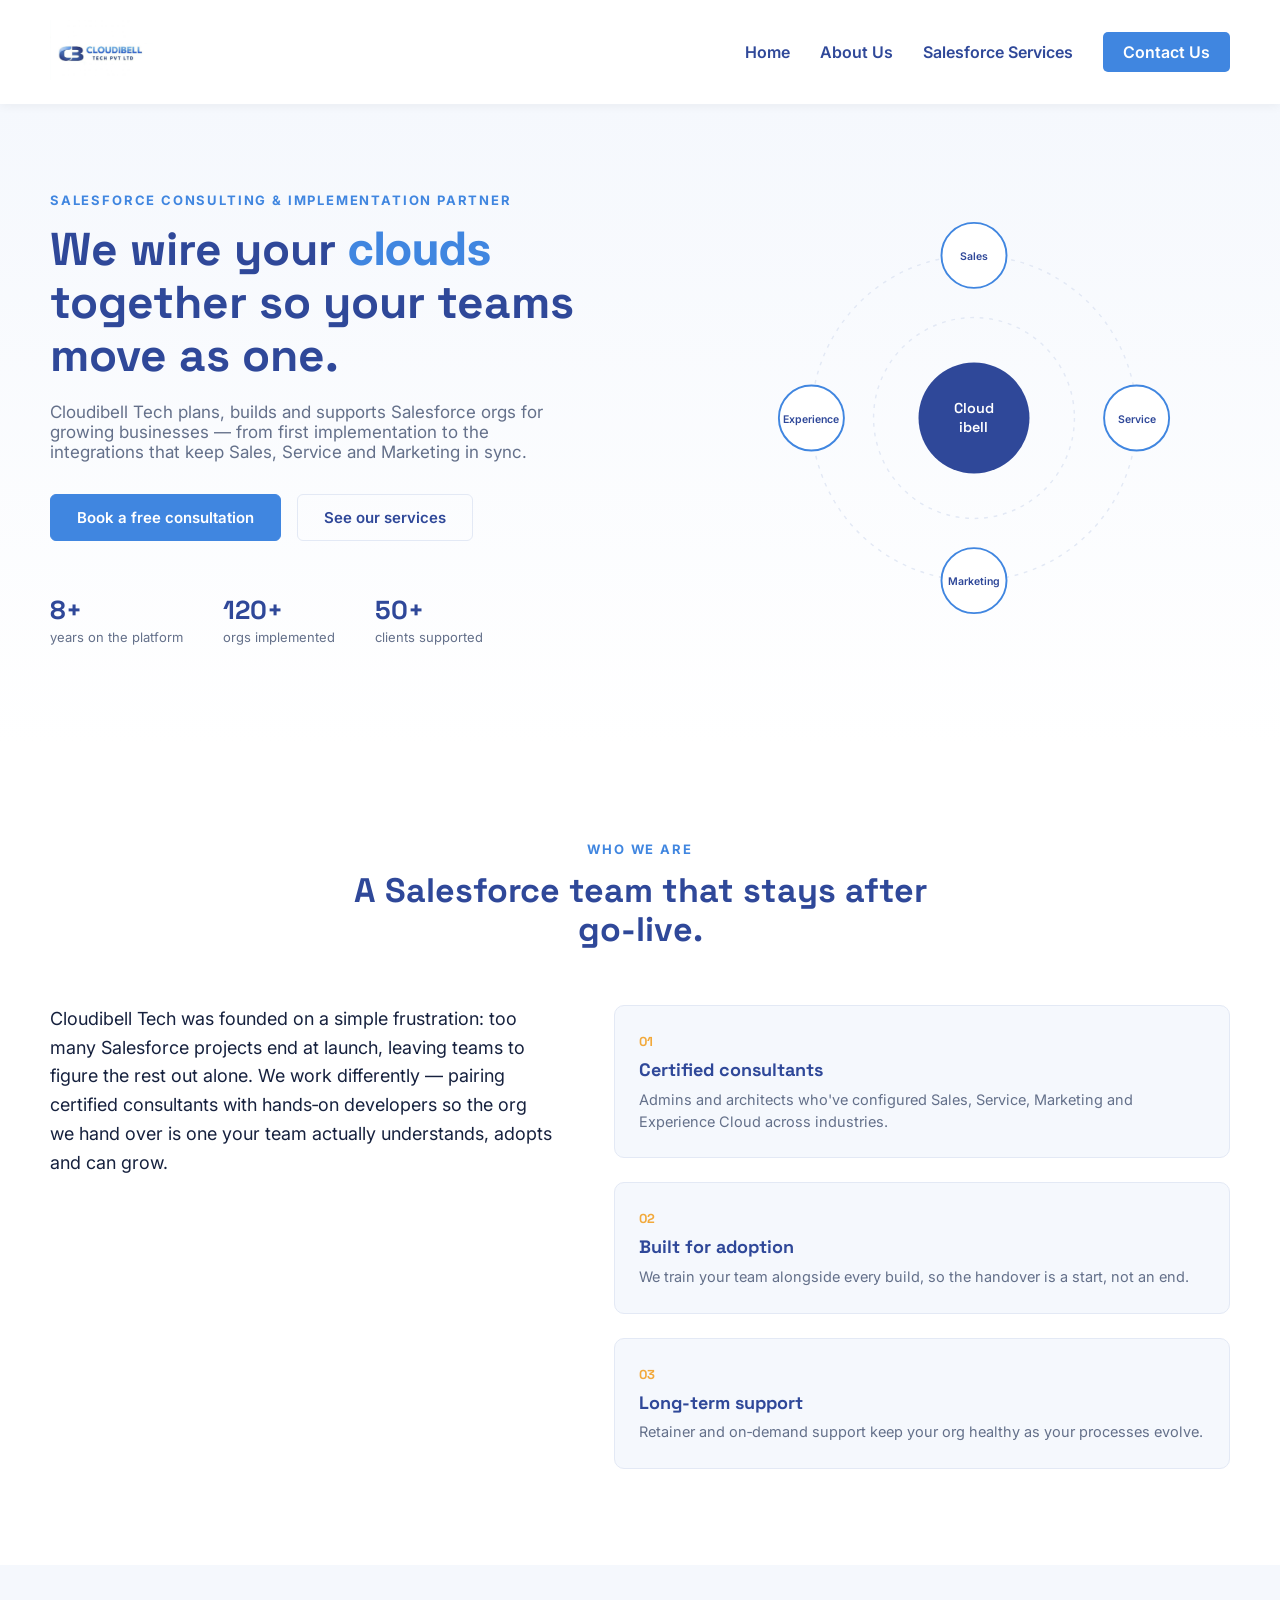
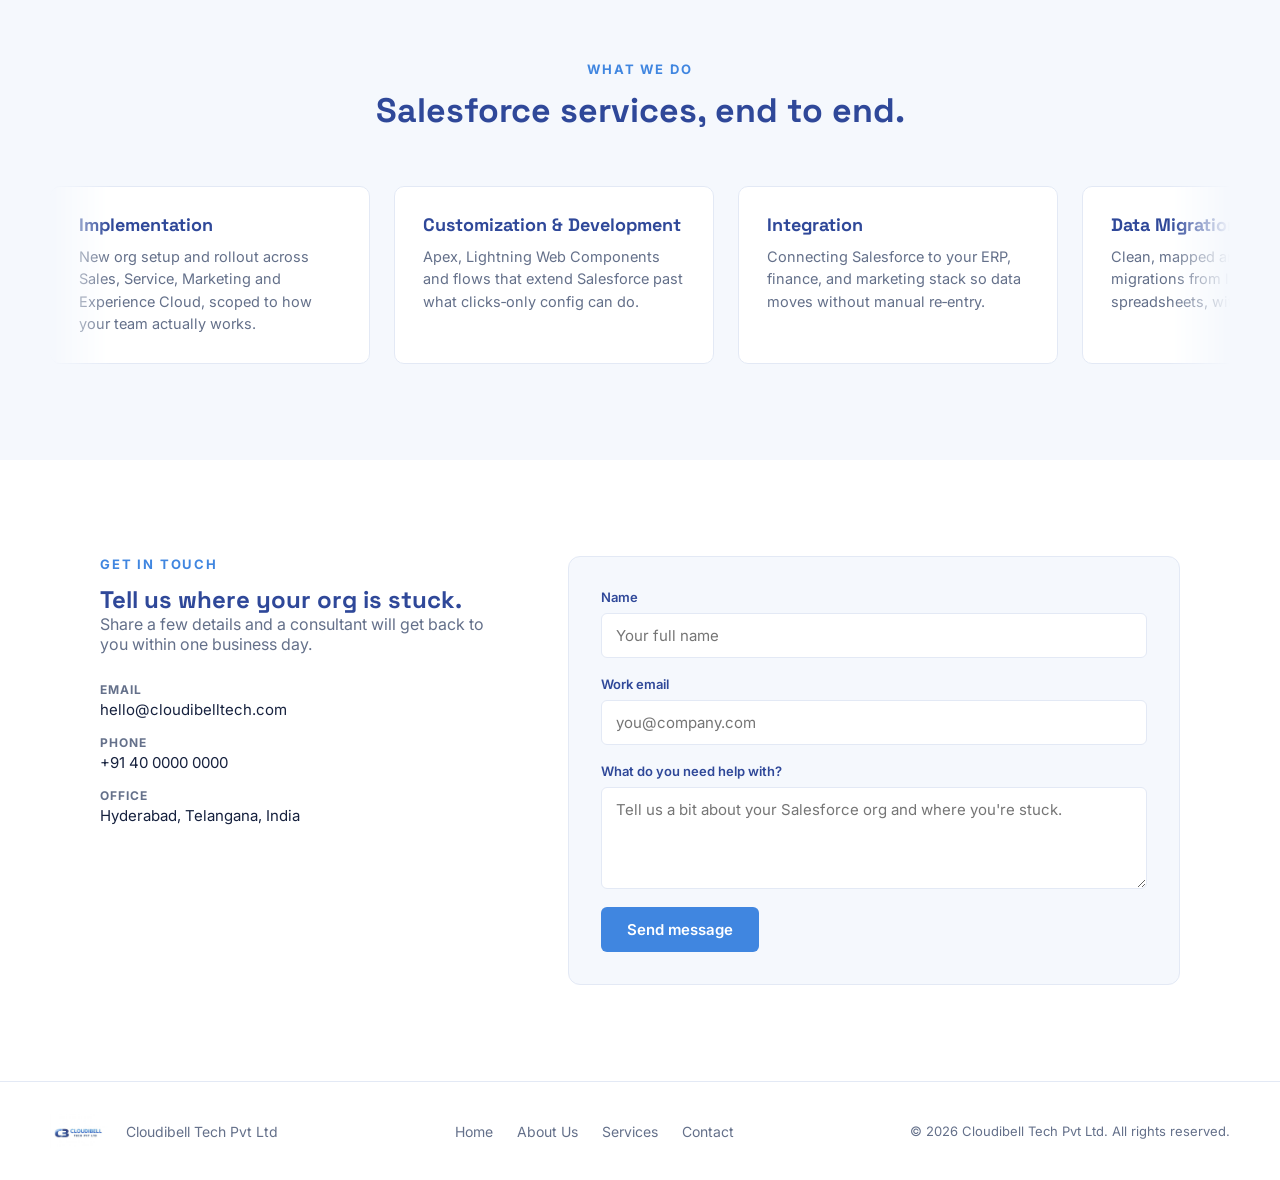
==== index.html @ 9f13c052 "Rename homepage to index" ====
<!DOCTYPE html>
<html lang="en">
<head>
    <meta charset="UTF-8">
    <meta name="viewport" content="width=device-width, initial-scale=1.0">
    <title>Cloudibell Tech Pvt Ltd | Salesforce Implementation & Consulting</title>
    <meta name="description" content="Cloudibell Tech is a certified Salesforce partner helping businesses implement, customize, integrate and support their Salesforce ecosystem.">
    <link rel="preconnect" href="https://fonts.googleapis.com">
    <link rel="preconnect" href="https://fonts.gstatic.com" crossorigin>
    <link href="https://fonts.googleapis.com/css2?family=Space+Grotesk:wght@500;600;700&family=Inter:wght@400;500;600;700&display=swap" rel="stylesheet">
    <link rel="stylesheet" href="homepage.css">
</head>
<body>

    <!-- Navigation Bar -->
    <header class="navbar">
        <div class="logo-container">
            <img src="assessts/cloudbelllogo.jpg" alt="Cloudibell Tech Logo" class="logo">
        </div>

        <nav>
            <ul class="nav-links">
                <li><a href="#home">Home</a></li>
                <li><a href="#about">About Us</a></li>
                <li><a href="#services">Salesforce Services</a></li>
                <li><a href="#contact" class="btn-primary">Contact Us</a></li>
            </ul>
        </nav>
    </header>

    <!-- Hero -->
    <section id="home" class="hero">
        <div class="hero-copy">
            <p class="eyebrow">Salesforce Consulting &amp; Implementation Partner</p>
            <h1>We wire your <span>clouds</span> together so your teams move as one.</h1>
            <p class="hero-sub">Cloudibell Tech plans, builds and supports Salesforce orgs for growing businesses —
                from first implementation to the integrations that keep Sales, Service and Marketing in sync.</p>
            <div class="hero-actions">
                <a href="#contact" class="btn btn-solid">Book a free consultation</a>
                <a href="#services" class="btn btn-outline">See our services</a>
            </div>
            <dl class="hero-stats">
                <div><dt>8+</dt><dd>years on the platform</dd></div>
                <div><dt>120+</dt><dd>orgs implemented</dd></div>
                <div><dt>50+</dt><dd>clients supported</dd></div>
            </dl>
        </div>

        <div class="hero-visual" aria-hidden="true">
            <svg viewBox="0 0 460 460" class="orbit-svg">
                <circle class="orbit-ring" cx="230" cy="230" r="170"/>
                <circle class="orbit-ring orbit-ring--inner" cx="230" cy="230" r="105"/>

                <g class="orbit-spin">
                    <g class="orbit-node" transform="translate(230,60)">
                        <circle r="34"/>
                        <text y="5">Sales</text>
                    </g>
                    <g class="orbit-node" transform="translate(400,230)">
                        <circle r="34"/>
                        <text y="5">Service</text>
                    </g>
                    <g class="orbit-node" transform="translate(230,400)">
                        <circle r="34"/>
                        <text y="5">Marketing</text>
                    </g>
                    <g class="orbit-node" transform="translate(60,230)">
                        <circle r="34"/>
                        <text y="5">Experience</text>
                    </g>
                </g>

                <g class="orbit-core">
                    <circle r="58" cx="230" cy="230"/>
                    <text x="230" y="225">Cloud</text>
                    <text x="230" y="245">ibell</text>
                </g>
            </svg>
        </div>
    </section>

    <!-- About -->
    <section id="about" class="about">
        <div class="section-head">
            <p class="eyebrow">Who we are</p>
            <h2>A Salesforce team that stays after go‑live.</h2>
        </div>

        <div class="about-grid">
            <p class="about-lede">Cloudibell Tech was founded on a simple frustration: too many Salesforce
                projects end at launch, leaving teams to figure the rest out alone. We work differently —
                pairing certified consultants with hands‑on developers so the org we hand over is one your
                team actually understands, adopts and can grow.</p>

            <div class="about-cards">
                <div class="about-card">
                    <span class="about-card-mark">01</span>
                    <h3>Certified consultants</h3>
                    <p>Admins and architects who've configured Sales, Service, Marketing and Experience Cloud across industries.</p>
                </div>
                <div class="about-card">
                    <span class="about-card-mark">02</span>
                    <h3>Built for adoption</h3>
                    <p>We train your team alongside every build, so the handover is a start, not an end.</p>
                </div>
                <div class="about-card">
                    <span class="about-card-mark">03</span>
                    <h3>Long‑term support</h3>
                    <p>Retainer and on‑demand support keep your org healthy as your processes evolve.</p>
                </div>
            </div>
        </div>
    </section>

    <!-- Services -->
    <section id="services" class="services">
        <div class="section-head">
            <p class="eyebrow">What we do</p>
            <h2>Salesforce services, end to end.</h2>
        </div>

        <div class="services-marquee">
            <div class="services-track">
                <article class="service-card">
                    <h3>Implementation</h3>
                    <p>New org setup and rollout across Sales, Service, Marketing and Experience Cloud, scoped to how your team actually works.</p>
                </article>
                <article class="service-card">
                    <h3>Customization &amp; Development</h3>
                    <p>Apex, Lightning Web Components and flows that extend Salesforce past what clicks‑only config can do.</p>
                </article>
                <article class="service-card">
                    <h3>Integration</h3>
                    <p>Connecting Salesforce to your ERP, finance, and marketing stack so data moves without manual re‑entry.</p>
                </article>
                <article class="service-card">
                    <h3>Data Migration</h3>
                    <p>Clean, mapped and de‑duplicated migrations from legacy CRMs or spreadsheets, with audit trails intact.</p>
                </article>
                <article class="service-card">
                    <h3>Managed Support</h3>
                    <p>Ongoing admin support, monitoring and release management so your org stays reliable release after release.</p>
                </article>
                <article class="service-card">
                    <h3>Training &amp; Enablement</h3>
                    <p>Role‑based training that gets your team confident in the org, not just clicking where they're told.</p>
                </article>

                <!-- duplicate set for a seamless loop, hidden from assistive tech -->
                <article class="service-card" aria-hidden="true">
                    <h3>Implementation</h3>
                    <p>New org setup and rollout across Sales, Service, Marketing and Experience Cloud, scoped to how your team actually works.</p>
                </article>
                <article class="service-card" aria-hidden="true">
                    <h3>Customization &amp; Development</h3>
                    <p>Apex, Lightning Web Components and flows that extend Salesforce past what clicks‑only config can do.</p>
                </article>
                <article class="service-card" aria-hidden="true">
                    <h3>Integration</h3>
                    <p>Connecting Salesforce to your ERP, finance, and marketing stack so data moves without manual re‑entry.</p>
                </article>
                <article class="service-card" aria-hidden="true">
                    <h3>Data Migration</h3>
                    <p>Clean, mapped and de‑duplicated migrations from legacy CRMs or spreadsheets, with audit trails intact.</p>
                </article>
                <article class="service-card" aria-hidden="true">
                    <h3>Managed Support</h3>
                    <p>Ongoing admin support, monitoring and release management so your org stays reliable release after release.</p>
                </article>
                <article class="service-card" aria-hidden="true">
                    <h3>Training &amp; Enablement</h3>
                    <p>Role‑based training that gets your team confident in the org, not just clicking where they're told.</p>
                </article>
            </div>
        </div>
    </section>

    <!-- Contact -->
    <section id="contact" class="contact">
        <div class="contact-info">
            <p class="eyebrow">Get in touch</p>
            <h2>Tell us where your org is stuck.</h2>
            <p class="contact-sub">Share a few details and a consultant will get back to you within one business day.</p>

            <ul class="contact-details">
                <li><span>Email</span>hello@cloudibelltech.com</li>
                <li><span>Phone</span>+91 40 0000 0000</li>
                <li><span>Office</span>Hyderabad, Telangana, India</li>
            </ul>
        </div>

        <form class="contact-form">
            <label>
                Name
                <input type="text" name="name" placeholder="Your full name" required>
            </label>
            <label>
                Work email
                <input type="email" name="email" placeholder="you@company.com" required>
            </label>
            <label>
                What do you need help with?
                <textarea name="message" rows="4" placeholder="Tell us a bit about your Salesforce org and where you're stuck."></textarea>
            </label>
            <button type="submit" class="btn btn-solid">Send message</button>
        </form>
    </section>

    <!-- Footer -->
    <footer class="site-footer">
        <div class="footer-brand">
            <img src="assessts/cloudbelllogo.jpg" alt="Cloudibell Tech Logo" class="logo logo--footer">
            <p>Cloudibell Tech Pvt Ltd</p>
        </div>
        <ul class="footer-links">
            <li><a href="#home">Home</a></li>
            <li><a href="#about">About Us</a></li>
            <li><a href="#services">Services</a></li>
            <li><a href="#contact">Contact</a></li>
        </ul>
        <p class="footer-copy">&copy; 2026 Cloudibell Tech Pvt Ltd. All rights reserved.</p>
    </footer>

</body>
</html>
---- homepage.css ----
/* =========================================================
   Cloudibell Tech — Design tokens
   ========================================================= */
:root {
    --navy: #2F4899;      /* primary / headings */
    --sky: #4086E0;       /* accent / CTAs */
    --ink: #16213E;       /* body text */
    --slate: #64708A;     /* secondary text */
    --cloud: #F5F8FD;     /* alt section background */
    --gold: #F2A93B;      /* sparing warm accent (the "bell") */
    --line: #E3E9F5;      /* hairlines / borders */

    --font-display: 'Space Grotesk', 'Segoe UI', Roboto, Helvetica, Arial, sans-serif;
    --font-body: 'Inter', 'Segoe UI', Roboto, Helvetica, Arial, sans-serif;
}

/* --- Global Styles --- */
* {
    margin: 0;
    padding: 0;
    box-sizing: border-box;
    font-family: var(--font-body);
}

html {
    scroll-behavior: smooth;
}

body {
    background-color: #FFFFFF;
    color: var(--ink);
}

h1, h2, h3 {
    font-family: var(--font-display);
    color: var(--navy);
    line-height: 1.15;
}

a {
    color: inherit;
}

section {
    padding: 96px 50px;
}

.eyebrow {
    font-family: var(--font-body);
    font-size: 13px;
    font-weight: 700;
    letter-spacing: 0.14em;
    text-transform: uppercase;
    color: var(--sky);
    margin-bottom: 14px;
}

.section-head {
    max-width: 640px;
    margin: 0 auto 56px;
    text-align: center;
}

.section-head h2 {
    font-size: 34px;
}

/* --- Buttons --- */
.btn {
    display: inline-flex;
    align-items: center;
    justify-content: center;
    padding: 13px 26px;
    border-radius: 6px;
    font-weight: 600;
    font-size: 15px;
    text-decoration: none;
    transition: background-color 0.3s ease, color 0.3s ease, border-color 0.3s ease, transform 0.2s ease;
}

.btn-solid {
    background-color: var(--sky);
    color: #FFFFFF;
    border: 1px solid var(--sky);
}

.btn-solid:hover {
    background-color: var(--navy);
    border-color: var(--navy);
    transform: translateY(-1px);
}

.btn-outline {
    background-color: transparent;
    color: var(--navy);
    border: 1px solid var(--line);
}

.btn-outline:hover {
    border-color: var(--navy);
    transform: translateY(-1px);
}

/* --- Navigation Bar --- */
.navbar {
    display: flex;
    justify-content: space-between;
    align-items: center;
    padding: 20px 50px;
    background-color: #FFFFFF;
    box-shadow: 0 2px 10px rgba(0, 0, 0, 0.05); /* Soft shadow for depth */
    position: sticky;
    top: 0;
    z-index: 20;
}

.logo {
    height: 60px; /* Adjust based on your preference */
    width: auto;
}

.nav-links {
    list-style: none;
    display: flex;
    align-items: center;
    gap: 30px;
}

.nav-links li a {
    text-decoration: none;
    color: #2F4899; /* Deep Navy Blue from logo */
    font-weight: 600;
    font-size: 16px;
    transition: color 0.3s ease;
}

.nav-links li a:hover {
    color: #4086E0; /* Vibrant Sky Blue on hover */
}

/* --- Call to Action Button --- */
.nav-links li a.btn-primary {
    background-color: #4086E0; /* Vibrant Sky Blue */
    color: #FFFFFF;
    padding: 10px 20px;
    border-radius: 5px;
    transition: background-color 0.3s ease;
}

.nav-links li a.btn-primary:hover {
    background-color: #2F4899; /* Deep Navy Blue on hover */
    color: #FFFFFF;
}

/* =========================================================
   Hero
   ========================================================= */
.hero {
    display: grid;
    grid-template-columns: 1.1fr 0.9fr;
    align-items: center;
    gap: 40px;
    padding: 88px 50px 100px;
    background: linear-gradient(180deg, var(--cloud) 0%, #FFFFFF 100%);
}

.hero-copy h1 {
    font-size: 46px;
    max-width: 620px;
    margin-bottom: 20px;
}

.hero-copy h1 span {
    color: var(--sky);
}

.hero-sub {
    color: var(--slate);
    font-size: 17px;
    max-width: 520px;
    margin-bottom: 32px;
}

.hero-actions {
    display: flex;
    gap: 16px;
    margin-bottom: 52px;
}

.hero-stats {
    display: flex;
    gap: 40px;
}

.hero-stats dt {
    font-family: var(--font-display);
    font-size: 26px;
    font-weight: 700;
    color: var(--navy);
}

.hero-stats dd {
    font-size: 13px;
    color: var(--slate);
    margin-top: 2px;
}

/* --- Orbit signature graphic --- */
.hero-visual {
    display: flex;
    justify-content: center;
}

.orbit-svg {
    width: 100%;
    max-width: 440px;
    height: auto;
}

.orbit-ring {
    fill: none;
    stroke: var(--line);
    stroke-width: 1.5;
    stroke-dasharray: 4 6;
}

.orbit-ring--inner {
    stroke: var(--line);
}

.orbit-spin {
    transform-origin: 230px 230px;
    animation: orbit-rotate 40s linear infinite;
}

.orbit-node circle {
    fill: #FFFFFF;
    stroke: var(--sky);
    stroke-width: 2;
}

.orbit-node text {
    font-family: var(--font-body);
    font-size: 11px;
    font-weight: 600;
    fill: var(--navy);
    text-anchor: middle;
    /* keep labels upright while the group orbits */
    animation: orbit-counter-rotate 40s linear infinite;
    transform-box: fill-box;
    transform-origin: center;
}

.orbit-core circle {
    fill: var(--navy);
}

.orbit-core text {
    font-family: var(--font-display);
    font-size: 15px;
    font-weight: 600;
    fill: #FFFFFF;
    text-anchor: middle;
}

@keyframes orbit-rotate {
    from { transform: rotate(0deg); }
    to { transform: rotate(360deg); }
}

@keyframes orbit-counter-rotate {
    from { transform: rotate(0deg); }
    to { transform: rotate(-360deg); }
}

@media (prefers-reduced-motion: reduce) {
    .orbit-spin,
    .orbit-node text {
        animation: none;
    }
}

/* =========================================================
   About
   ========================================================= */
.about-grid {
    display: grid;
    grid-template-columns: 0.9fr 1.1fr;
    gap: 60px;
    align-items: start;
    max-width: 1180px;
    margin: 0 auto;
}

.about-lede {
    font-size: 18px;
    color: var(--ink);
    line-height: 1.6;
}

.about-cards {
    display: grid;
    gap: 24px;
}

.about-card {
    padding: 24px;
    border: 1px solid var(--line);
    border-radius: 10px;
    background-color: var(--cloud);
}

.about-card-mark {
    display: inline-block;
    font-family: var(--font-display);
    font-size: 13px;
    font-weight: 700;
    color: var(--gold);
    margin-bottom: 10px;
}

.about-card h3 {
    font-size: 18px;
    margin-bottom: 8px;
}

.about-card p {
    color: var(--slate);
    font-size: 14.5px;
    line-height: 1.55;
}

/* =========================================================
   Services
   ========================================================= */
.services {
    background-color: var(--cloud);
}

.services-marquee {
    overflow: hidden;
    width: 100%;
    /* fade the edges so cards don't feel like they're cut off mid-scroll */
    -webkit-mask-image: linear-gradient(90deg, transparent 0, #000 60px, #000 calc(100% - 60px), transparent 100%);
    mask-image: linear-gradient(90deg, transparent 0, #000 60px, #000 calc(100% - 60px), transparent 100%);
}

.services-track {
    display: flex;
    gap: 24px;
    width: max-content;
    animation: services-scroll 32s linear infinite;
}

.services-marquee:hover .services-track {
    animation-play-state: paused;
}

.service-card {
    flex: 0 0 320px;
    background-color: #FFFFFF;
    border: 1px solid var(--line);
    border-radius: 10px;
    padding: 28px;
    transition: border-color 0.25s ease, transform 0.25s ease;
}

.service-card:hover {
    border-color: var(--sky);
    transform: translateY(-3px);
}

.service-card h3 {
    font-size: 18px;
    margin-bottom: 10px;
}

.service-card p {
    color: var(--slate);
    font-size: 14.5px;
    line-height: 1.55;
}

@keyframes services-scroll {
    /* the track holds two identical sets of cards, so starting shifted by
       exactly one set's width and animating to 0 loops seamlessly while
       the cards visibly travel left to right */
    from { transform: translateX(calc(-50% - 12px)); }
    to { transform: translateX(0); }
}

@media (prefers-reduced-motion: reduce) {
    .services-track {
        animation: none;
        flex-wrap: wrap;
        width: 100%;
    }

    .services-marquee {
        -webkit-mask-image: none;
        mask-image: none;
    }
}

/* =========================================================
   Contact
   ========================================================= */
.contact {
    display: grid;
    grid-template-columns: 0.8fr 1.2fr;
    gap: 60px;
    max-width: 1180px;
    margin: 0 auto;
}

.contact-sub {
    color: var(--slate);
    margin-bottom: 28px;
    max-width: 400px;
}

.contact-details {
    list-style: none;
    display: grid;
    gap: 16px;
}

.contact-details li {
    font-size: 15px;
    color: var(--ink);
}

.contact-details li span {
    display: block;
    font-size: 12px;
    font-weight: 700;
    letter-spacing: 0.08em;
    text-transform: uppercase;
    color: var(--slate);
    margin-bottom: 3px;
}

.contact-form {
    display: grid;
    gap: 18px;
    padding: 32px;
    border: 1px solid var(--line);
    border-radius: 12px;
    background-color: var(--cloud);
}

.contact-form label {
    display: grid;
    gap: 8px;
    font-size: 13px;
    font-weight: 600;
    color: var(--navy);
}

.contact-form input,
.contact-form textarea {
    font-family: var(--font-body);
    font-size: 15px;
    padding: 12px 14px;
    border: 1px solid var(--line);
    border-radius: 6px;
    background-color: #FFFFFF;
    color: var(--ink);
    resize: vertical;
}

.contact-form input:focus,
.contact-form textarea:focus {
    outline: 2px solid var(--sky);
    outline-offset: 1px;
    border-color: var(--sky);
}

.contact-form button {
    justify-self: start;
    border: none;
    cursor: pointer;
}

/* =========================================================
   Footer
   ========================================================= */
.site-footer {
    display: flex;
    align-items: center;
    justify-content: space-between;
    flex-wrap: wrap;
    gap: 20px;
    padding: 32px 50px;
    border-top: 1px solid var(--line);
}

.footer-brand {
    display: flex;
    align-items: center;
    gap: 12px;
    color: var(--slate);
    font-size: 14px;
}

.logo--footer {
    height: 34px;
}

.footer-links {
    list-style: none;
    display: flex;
    gap: 24px;
}

.footer-links a {
    text-decoration: none;
    color: var(--slate);
    font-size: 14px;
    transition: color 0.25s ease;
}

.footer-links a:hover {
    color: var(--sky);
}

.footer-copy {
    color: var(--slate);
    font-size: 13px;
}

/* =========================================================
   Responsive
   ========================================================= */
@media (max-width: 960px) {
    .hero {
        grid-template-columns: 1fr;
        text-align: center;
        padding: 56px 24px 72px;
    }

    .hero-copy h1,
    .hero-sub {
        margin-left: auto;
        margin-right: auto;
    }

    .hero-actions,
    .hero-stats {
        justify-content: center;
    }

    .about-grid,
    .contact {
        grid-template-columns: 1fr;
    }

    .services-grid {
        grid-template-columns: repeat(2, 1fr);
    }

    section {
        padding: 64px 24px;
    }
}

@media (max-width: 640px) {
    .navbar {
        padding: 16px 20px;
        flex-wrap: wrap;
        gap: 12px;
    }

    .nav-links {
        gap: 16px;
        flex-wrap: wrap;
        justify-content: center;
    }

    .hero-copy h1 {
        font-size: 32px;
    }

    .hero-actions {
        flex-direction: column;
        width: 100%;
    }

    .hero-stats {
        gap: 24px;
        flex-wrap: wrap;
    }

    .services-grid {
        grid-template-columns: 1fr;
    }

    .site-footer {
        flex-direction: column;
        text-align: center;
    }
}
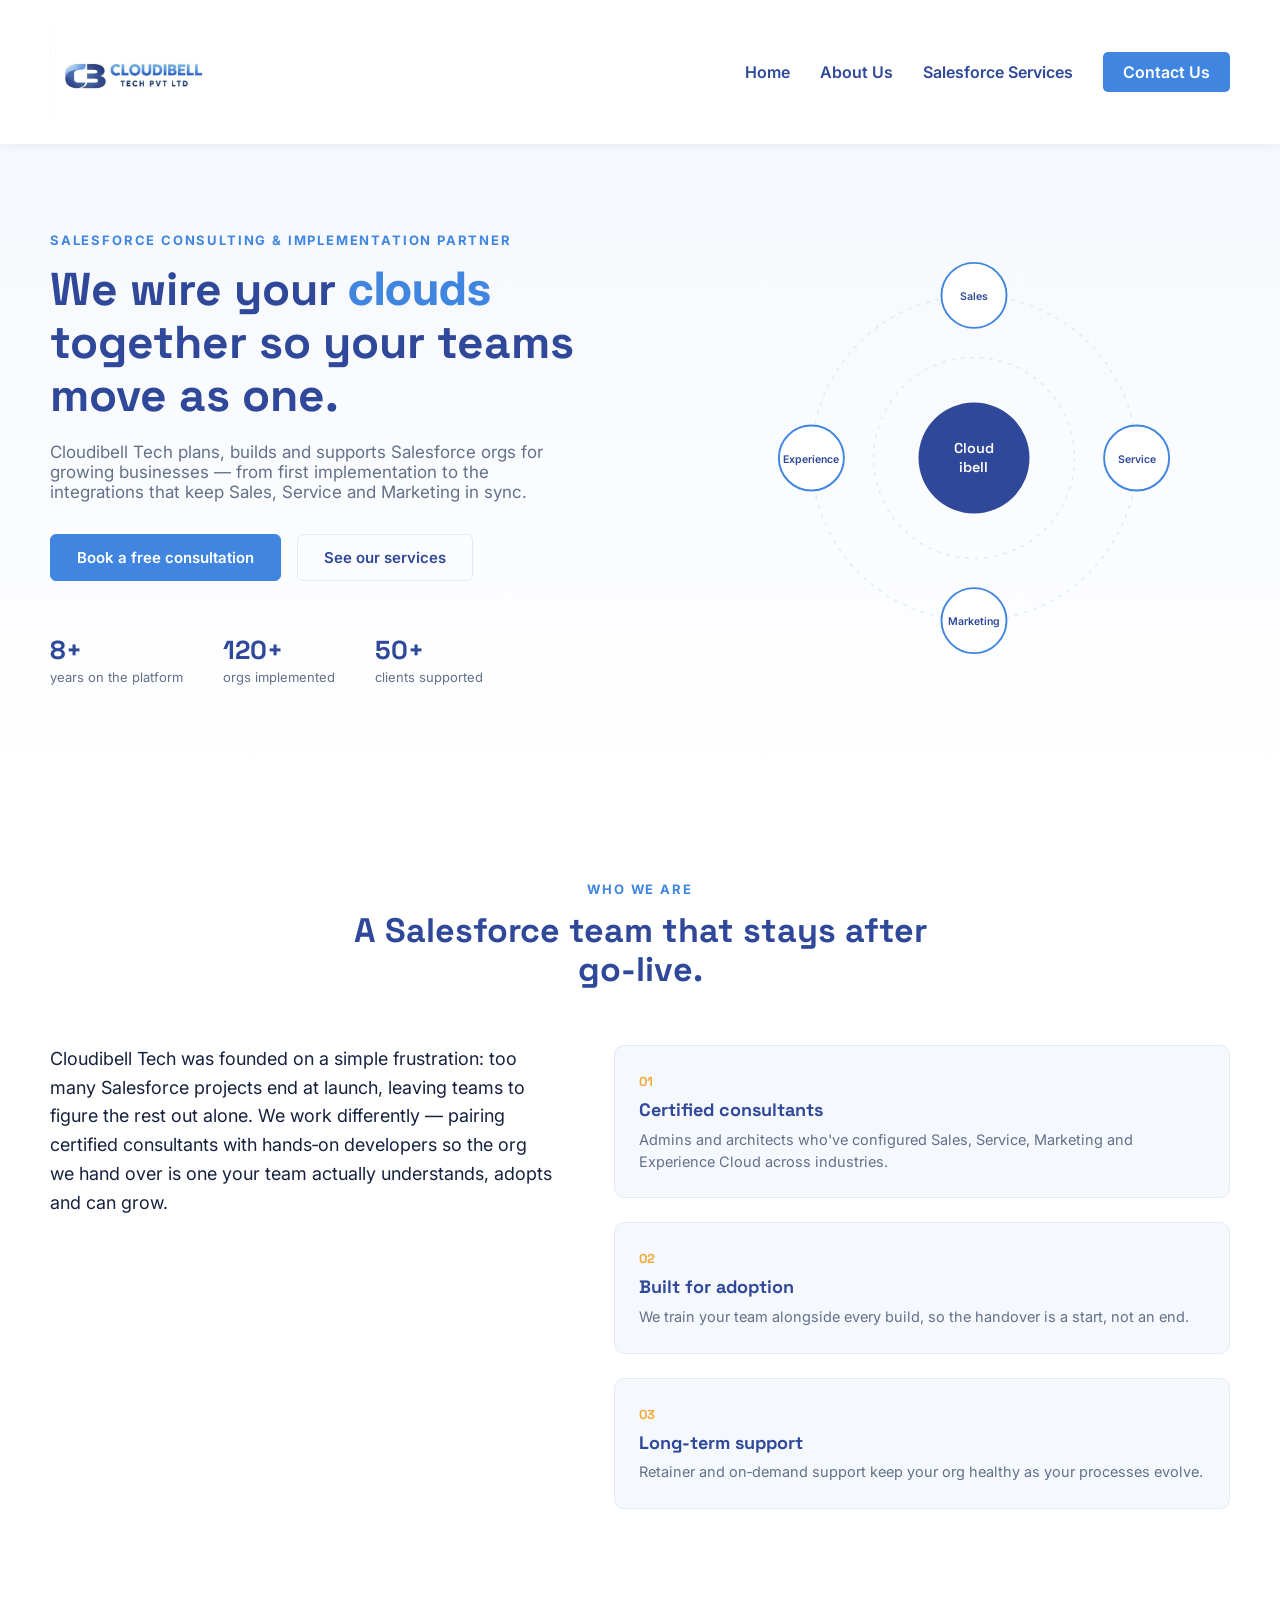
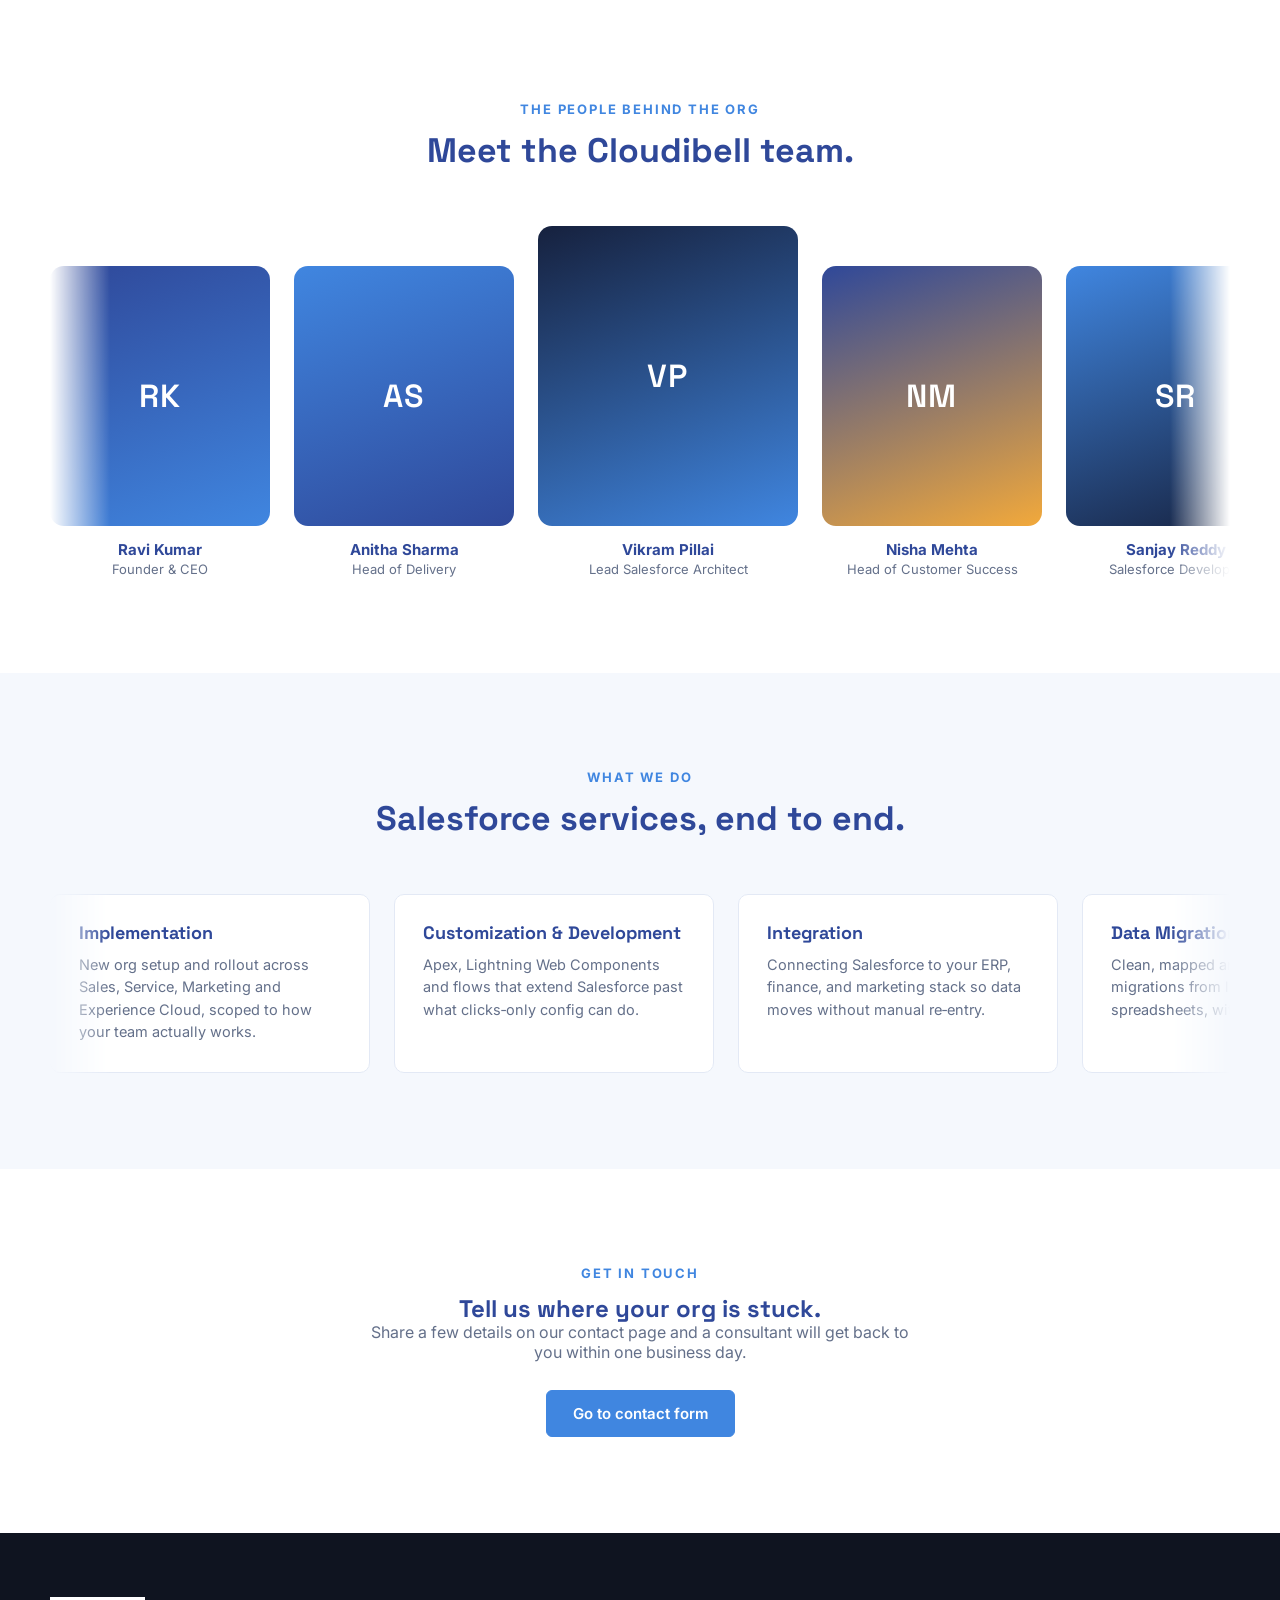
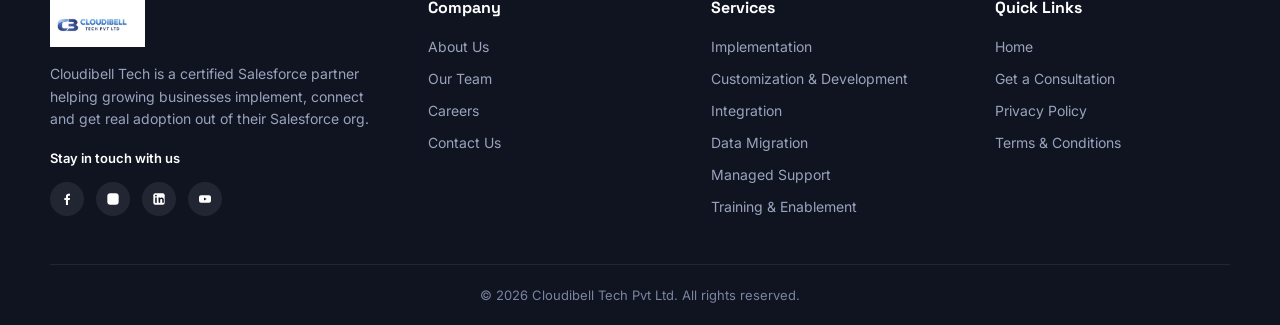
==== commit 759eb895: "update homepage and add contact page" ====
--- a/index.html
+++ b/index.html
@@ -23,7 +23,7 @@
                 <li><a href="#home">Home</a></li>
                 <li><a href="#about">About Us</a></li>
                 <li><a href="#services">Salesforce Services</a></li>
-                <li><a href="#contact" class="btn-primary">Contact Us</a></li>
+                <li><a href="contact.html" class="btn-primary">Contact Us</a></li>
             </ul>
         </nav>
     </header>
@@ -36,7 +36,7 @@
             <p class="hero-sub">Cloudibell Tech plans, builds and supports Salesforce orgs for growing businesses —
                 from first implementation to the integrations that keep Sales, Service and Marketing in sync.</p>
             <div class="hero-actions">
-                <a href="#contact" class="btn btn-solid">Book a free consultation</a>
+                <a href="contact.html" class="btn btn-solid">Book a free consultation</a>
                 <a href="#services" class="btn btn-outline">See our services</a>
             </div>
             <dl class="hero-stats">
@@ -112,6 +112,91 @@
         </div>
     </section>
 
+    <!-- Team -->
+    <section id="team" class="team">
+        <div class="section-head">
+            <p class="eyebrow">The people behind the org</p>
+            <h2>Meet the Cloudibell team.</h2>
+        </div>
+
+        <div class="team-marquee">
+            <div class="team-track">
+                <div class="team-card">
+                    <div class="team-photo" style="--avatar-a:#2F4899; --avatar-b:#4086E0;">RK</div>
+                    <div class="team-caption">
+                        <p class="team-name">Ravi Kumar</p>
+                        <p class="team-role">Founder &amp; CEO</p>
+                    </div>
+                </div>
+                <div class="team-card">
+                    <div class="team-photo" style="--avatar-a:#4086E0; --avatar-b:#2F4899;">AS</div>
+                    <div class="team-caption">
+                        <p class="team-name">Anitha Sharma</p>
+                        <p class="team-role">Head of Delivery</p>
+                    </div>
+                </div>
+                <div class="team-card team-card--lead">
+                    <div class="team-photo" style="--avatar-a:#16213E; --avatar-b:#4086E0;">VP</div>
+                    <div class="team-caption">
+                        <p class="team-name">Vikram Pillai</p>
+                        <p class="team-role">Lead Salesforce Architect</p>
+                    </div>
+                </div>
+                <div class="team-card">
+                    <div class="team-photo" style="--avatar-a:#2F4899; --avatar-b:#F2A93B;">NM</div>
+                    <div class="team-caption">
+                        <p class="team-name">Nisha Mehta</p>
+                        <p class="team-role">Head of Customer Success</p>
+                    </div>
+                </div>
+                <div class="team-card">
+                    <div class="team-photo" style="--avatar-a:#4086E0; --avatar-b:#16213E;">SR</div>
+                    <div class="team-caption">
+                        <p class="team-name">Sanjay Reddy</p>
+                        <p class="team-role">Salesforce Developer</p>
+                    </div>
+                </div>
+
+                <!-- duplicate set for a seamless loop, hidden from assistive tech -->
+                <div class="team-card" aria-hidden="true">
+                    <div class="team-photo" style="--avatar-a:#2F4899; --avatar-b:#4086E0;">RK</div>
+                    <div class="team-caption">
+                        <p class="team-name">Ravi Kumar</p>
+                        <p class="team-role">Founder &amp; CEO</p>
+                    </div>
+                </div>
+                <div class="team-card" aria-hidden="true">
+                    <div class="team-photo" style="--avatar-a:#4086E0; --avatar-b:#2F4899;">AS</div>
+                    <div class="team-caption">
+                        <p class="team-name">Anitha Sharma</p>
+                        <p class="team-role">Head of Delivery</p>
+                    </div>
+                </div>
+                <div class="team-card team-card--lead" aria-hidden="true">
+                    <div class="team-photo" style="--avatar-a:#16213E; --avatar-b:#4086E0;">VP</div>
+                    <div class="team-caption">
+                        <p class="team-name">Vikram Pillai</p>
+                        <p class="team-role">Lead Salesforce Architect</p>
+                    </div>
+                </div>
+                <div class="team-card" aria-hidden="true">
+                    <div class="team-photo" style="--avatar-a:#2F4899; --avatar-b:#F2A93B;">NM</div>
+                    <div class="team-caption">
+                        <p class="team-name">Nisha Mehta</p>
+                        <p class="team-role">Head of Customer Success</p>
+                    </div>
+                </div>
+                <div class="team-card" aria-hidden="true">
+                    <div class="team-photo" style="--avatar-a:#4086E0; --avatar-b:#16213E;">SR</div>
+                    <div class="team-caption">
+                        <p class="team-name">Sanjay Reddy</p>
+                        <p class="team-role">Salesforce Developer</p>
+                    </div>
+                </div>
+            </div>
+        </div>
+    </section>
+
     <!-- Services -->
     <section id="services" class="services">
         <div class="section-head">
@@ -175,50 +260,74 @@
         </div>
     </section>
 
-    <!-- Contact -->
-    <section id="contact" class="contact">
-        <div class="contact-info">
-            <p class="eyebrow">Get in touch</p>
-            <h2>Tell us where your org is stuck.</h2>
-            <p class="contact-sub">Share a few details and a consultant will get back to you within one business day.</p>
-
-            <ul class="contact-details">
-                <li><span>Email</span>hello@cloudibelltech.com</li>
-                <li><span>Phone</span>+91 40 0000 0000</li>
-                <li><span>Office</span>Hyderabad, Telangana, India</li>
-            </ul>
-        </div>
-
-        <form class="contact-form">
-            <label>
-                Name
-                <input type="text" name="name" placeholder="Your full name" required>
-            </label>
-            <label>
-                Work email
-                <input type="email" name="email" placeholder="you@company.com" required>
-            </label>
-            <label>
-                What do you need help with?
-                <textarea name="message" rows="4" placeholder="Tell us a bit about your Salesforce org and where you're stuck."></textarea>
-            </label>
-            <button type="submit" class="btn btn-solid">Send message</button>
-        </form>
+    <!-- Contact CTA -->
+    <section id="contact" class="contact-band">
+        <p class="eyebrow">Get in touch</p>
+        <h2>Tell us where your org is stuck.</h2>
+        <p class="contact-band-sub">Share a few details on our contact page and a consultant will get back to you within one business day.</p>
+        <a href="contact.html" class="btn btn-solid">Go to contact form</a>
     </section>
 
     <!-- Footer -->
     <footer class="site-footer">
-        <div class="footer-brand">
-            <img src="assessts/cloudbelllogo.jpg" alt="Cloudibell Tech Logo" class="logo logo--footer">
-            <p>Cloudibell Tech Pvt Ltd</p>
-        </div>
-        <ul class="footer-links">
-            <li><a href="#home">Home</a></li>
-            <li><a href="#about">About Us</a></li>
-            <li><a href="#services">Services</a></li>
-            <li><a href="#contact">Contact</a></li>
-        </ul>
-        <p class="footer-copy">&copy; 2026 Cloudibell Tech Pvt Ltd. All rights reserved.</p>
+        <div class="footer-top">
+            <div class="footer-brand">
+                <img src="assessts/cloudbelllogo.jpg" alt="Cloudibell Tech Logo" class="logo logo--footer">
+                <p class="footer-tagline">Cloudibell Tech is a certified Salesforce partner helping growing
+                    businesses implement, connect and get real adoption out of their Salesforce org.</p>
+                <p class="footer-stay">Stay in touch with us</p>
+                <div class="footer-social">
+                    <a href="#" aria-label="Facebook">
+                        <svg viewBox="0 0 24 24"><path d="M13.5 21v-7.5h2.5l.5-3h-3V8.5c0-.9.25-1.5 1.55-1.5H16.5V4.3c-.28-.04-1.2-.12-2.28-.12-2.26 0-3.8 1.38-3.8 3.9V10.5H8v3h2.42V21h3.08z"/></svg>
+                    </a>
+                    <a href="#" aria-label="Instagram">
+                        <svg viewBox="0 0 24 24"><rect x="3.5" y="3.5" width="17" height="17" rx="4.5"/><circle cx="12" cy="12" r="3.6" fill="none" stroke="currentColor" stroke-width="1.4"/><circle cx="17.1" cy="6.9" r="1.1"/></svg>
+                    </a>
+                    <a href="#" aria-label="LinkedIn">
+                        <svg viewBox="0 0 24 24"><rect x="3.5" y="3.5" width="17" height="17" rx="3"/><rect x="6.3" y="9.8" width="2.3" height="8" fill="#0F1420"/><circle cx="7.45" cy="6.9" r="1.35" fill="#0F1420"/><path d="M11.2 9.8h2.2v1.2c.5-.8 1.4-1.4 2.7-1.4 2 0 3.1 1.3 3.1 3.7v4.5h-2.3v-4c0-1.1-.4-1.9-1.5-1.9-1 0-1.6.7-1.6 1.9v4h-2.3z" fill="#0F1420"/></svg>
+                    </a>
+                    <a href="#" aria-label="YouTube">
+                        <svg viewBox="0 0 24 24"><rect x="3" y="6.5" width="18" height="11" rx="3"/><path d="M10.5 9.8v4.4l4-2.2z" fill="#0F1420"/></svg>
+                    </a>
+                </div>
+            </div>
+
+            <div class="footer-col">
+                <h4>Company</h4>
+                <ul>
+                    <li><a href="#about">About Us</a></li>
+                    <li><a href="#team">Our Team</a></li>
+                    <li><a href="contact.html">Careers</a></li>
+                    <li><a href="contact.html">Contact Us</a></li>
+                </ul>
+            </div>
+
+            <div class="footer-col">
+                <h4>Services</h4>
+                <ul>
+                    <li><a href="#services">Implementation</a></li>
+                    <li><a href="#services">Customization &amp; Development</a></li>
+                    <li><a href="#services">Integration</a></li>
+                    <li><a href="#services">Data Migration</a></li>
+                    <li><a href="#services">Managed Support</a></li>
+                    <li><a href="#services">Training &amp; Enablement</a></li>
+                </ul>
+            </div>
+
+            <div class="footer-col">
+                <h4>Quick Links</h4>
+                <ul>
+                    <li><a href="#home">Home</a></li>
+                    <li><a href="contact.html">Get a Consultation</a></li>
+                    <li><a href="#">Privacy Policy</a></li>
+                    <li><a href="#">Terms &amp; Conditions</a></li>
+                </ul>
+            </div>
+        </div>
+
+        <div class="footer-bottom">
+            <p class="footer-copy">&copy; 2026 Cloudibell Tech Pvt Ltd. All rights reserved.</p>
+        </div>
     </footer>
 
 </body>
--- a/homepage.css
+++ b/homepage.css
@@ -115,7 +115,7 @@
 }
 
 .logo {
-    height: 60px; /* Adjust based on your preference */
+    height: 100px; /* Adjust based on your preference */
     width: auto;
 }
 
@@ -331,6 +331,91 @@
 }
 
 /* =========================================================
+   Team (auto-advancing slider)
+   ========================================================= */
+.team-marquee {
+    overflow: hidden;
+    width: 100%;
+    -webkit-mask-image: linear-gradient(90deg, transparent 0, #000 60px, #000 calc(100% - 60px), transparent 100%);
+    mask-image: linear-gradient(90deg, transparent 0, #000 60px, #000 calc(100% - 60px), transparent 100%);
+}
+
+.team-track {
+    display: flex;
+    align-items: flex-end;
+    gap: 24px;
+    width: max-content;
+    /* 5 cards per set, one discrete step every 2s = 10s per full set */
+    animation: team-scroll 10s steps(5) infinite;
+}
+
+.team-marquee:hover .team-track {
+    animation-play-state: paused;
+}
+
+.team-card {
+    flex: 0 0 220px;
+}
+
+.team-card--lead {
+    flex-basis: 260px;
+}
+
+.team-photo {
+    height: 260px;
+    border-radius: 14px;
+    display: flex;
+    align-items: center;
+    justify-content: center;
+    background: linear-gradient(160deg, var(--avatar-a, var(--navy)) 0%, var(--avatar-b, var(--sky)) 100%);
+    color: #FFFFFF;
+    font-family: var(--font-display);
+    font-size: 32px;
+    font-weight: 600;
+    letter-spacing: 0.04em;
+}
+
+.team-card--lead .team-photo {
+    height: 300px;
+}
+
+.team-caption {
+    padding: 14px 4px 0;
+    text-align: center;
+}
+
+.team-name {
+    font-size: 15px;
+    font-weight: 700;
+    color: var(--navy);
+}
+
+.team-role {
+    font-size: 13px;
+    color: var(--slate);
+    margin-top: 2px;
+}
+
+@keyframes team-scroll {
+    from { transform: translateX(0); }
+    to { transform: translateX(calc(-50% - 12px)); }
+}
+
+@media (prefers-reduced-motion: reduce) {
+    .team-track {
+        animation: none;
+        flex-wrap: wrap;
+        width: 100%;
+        justify-content: center;
+    }
+
+    .team-marquee {
+        -webkit-mask-image: none;
+        mask-image: none;
+    }
+}
+
+/* =========================================================
    Services
    ========================================================= */
 .services {
@@ -403,9 +488,23 @@
 }
 
 /* =========================================================
-   Contact
-   ========================================================= */
-.contact {
+   Contact CTA band (homepage teaser)
+   ========================================================= */
+.contact-band {
+    max-width: 640px;
+    margin: 0 auto;
+    text-align: center;
+}
+
+.contact-band-sub {
+    color: var(--slate);
+    margin-bottom: 28px;
+}
+
+/* =========================================================
+   Contact page layout
+   ========================================================= */
+.contact-page {
     display: grid;
     grid-template-columns: 0.8fr 1.2fr;
     gap: 60px;
@@ -486,46 +585,106 @@
    Footer
    ========================================================= */
 .site-footer {
+    background-color: #0F1420;
+    color: #C4CBDC;
+    padding: 64px 50px 0;
+}
+
+.footer-top {
+    display: grid;
+    grid-template-columns: 1.4fr 1fr 1fr 1fr;
+    gap: 48px;
+    max-width: 1280px;
+    margin: 0 auto;
+    padding-bottom: 48px;
+}
+
+.footer-brand {
+    display: flex;
+    flex-direction: column;
+    align-items: flex-start;
+    gap: 16px;
+}
+
+.logo--footer {
+    height: 50px;
+    width: auto;
+}
+
+.footer-tagline {
+    font-size: 14px;
+    line-height: 1.6;
+    color: #9AA3BD;
+    max-width: 320px;
+}
+
+.footer-stay {
+    font-size: 13px;
+    font-weight: 600;
+    color: #FFFFFF;
+    margin-top: 4px;
+}
+
+.footer-social {
+    display: flex;
+    gap: 12px;
+}
+
+.footer-social a {
     display: flex;
     align-items: center;
-    justify-content: space-between;
-    flex-wrap: wrap;
-    gap: 20px;
-    padding: 32px 50px;
-    border-top: 1px solid var(--line);
-}
-
-.footer-brand {
-    display: flex;
-    align-items: center;
+    justify-content: center;
+    width: 34px;
+    height: 34px;
+    border-radius: 50%;
+    background-color: rgba(255, 255, 255, 0.08);
+    color: #FFFFFF;
+    transition: background-color 0.25s ease, transform 0.25s ease;
+}
+
+.footer-social a:hover {
+    background-color: var(--sky);
+    transform: translateY(-2px);
+}
+
+.footer-social svg {
+    width: 16px;
+    height: 16px;
+    fill: currentColor;
+}
+
+.footer-col h4 {
+    font-family: var(--font-display);
+    color: #FFFFFF;
+    font-size: 16px;
+    margin-bottom: 18px;
+}
+
+.footer-col ul {
+    list-style: none;
+    display: grid;
     gap: 12px;
-    color: var(--slate);
-    font-size: 14px;
-}
-
-.logo--footer {
-    height: 34px;
-}
-
-.footer-links {
-    list-style: none;
-    display: flex;
-    gap: 24px;
-}
-
-.footer-links a {
+}
+
+.footer-col a {
     text-decoration: none;
-    color: var(--slate);
+    color: #9AA3BD;
     font-size: 14px;
     transition: color 0.25s ease;
 }
 
-.footer-links a:hover {
+.footer-col a:hover {
     color: var(--sky);
 }
 
+.footer-bottom {
+    border-top: 1px solid rgba(255, 255, 255, 0.08);
+    padding: 22px 0;
+    text-align: center;
+}
+
 .footer-copy {
-    color: var(--slate);
+    color: #7B84A0;
     font-size: 13px;
 }
 
@@ -551,7 +710,7 @@
     }
 
     .about-grid,
-    .contact {
+    .contact-page {
         grid-template-columns: 1fr;
     }
 
@@ -595,8 +754,22 @@
         grid-template-columns: 1fr;
     }
 
-    .site-footer {
-        flex-direction: column;
+    .footer-top {
+        grid-template-columns: 1fr;
         text-align: center;
     }
+
+    .footer-brand {
+        align-items: center;
+    }
+
+    .footer-tagline {
+        max-width: none;
+    }
+}
+
+@media (max-width: 900px) and (min-width: 641px) {
+    .footer-top {
+        grid-template-columns: 1fr 1fr;
+    }
 }
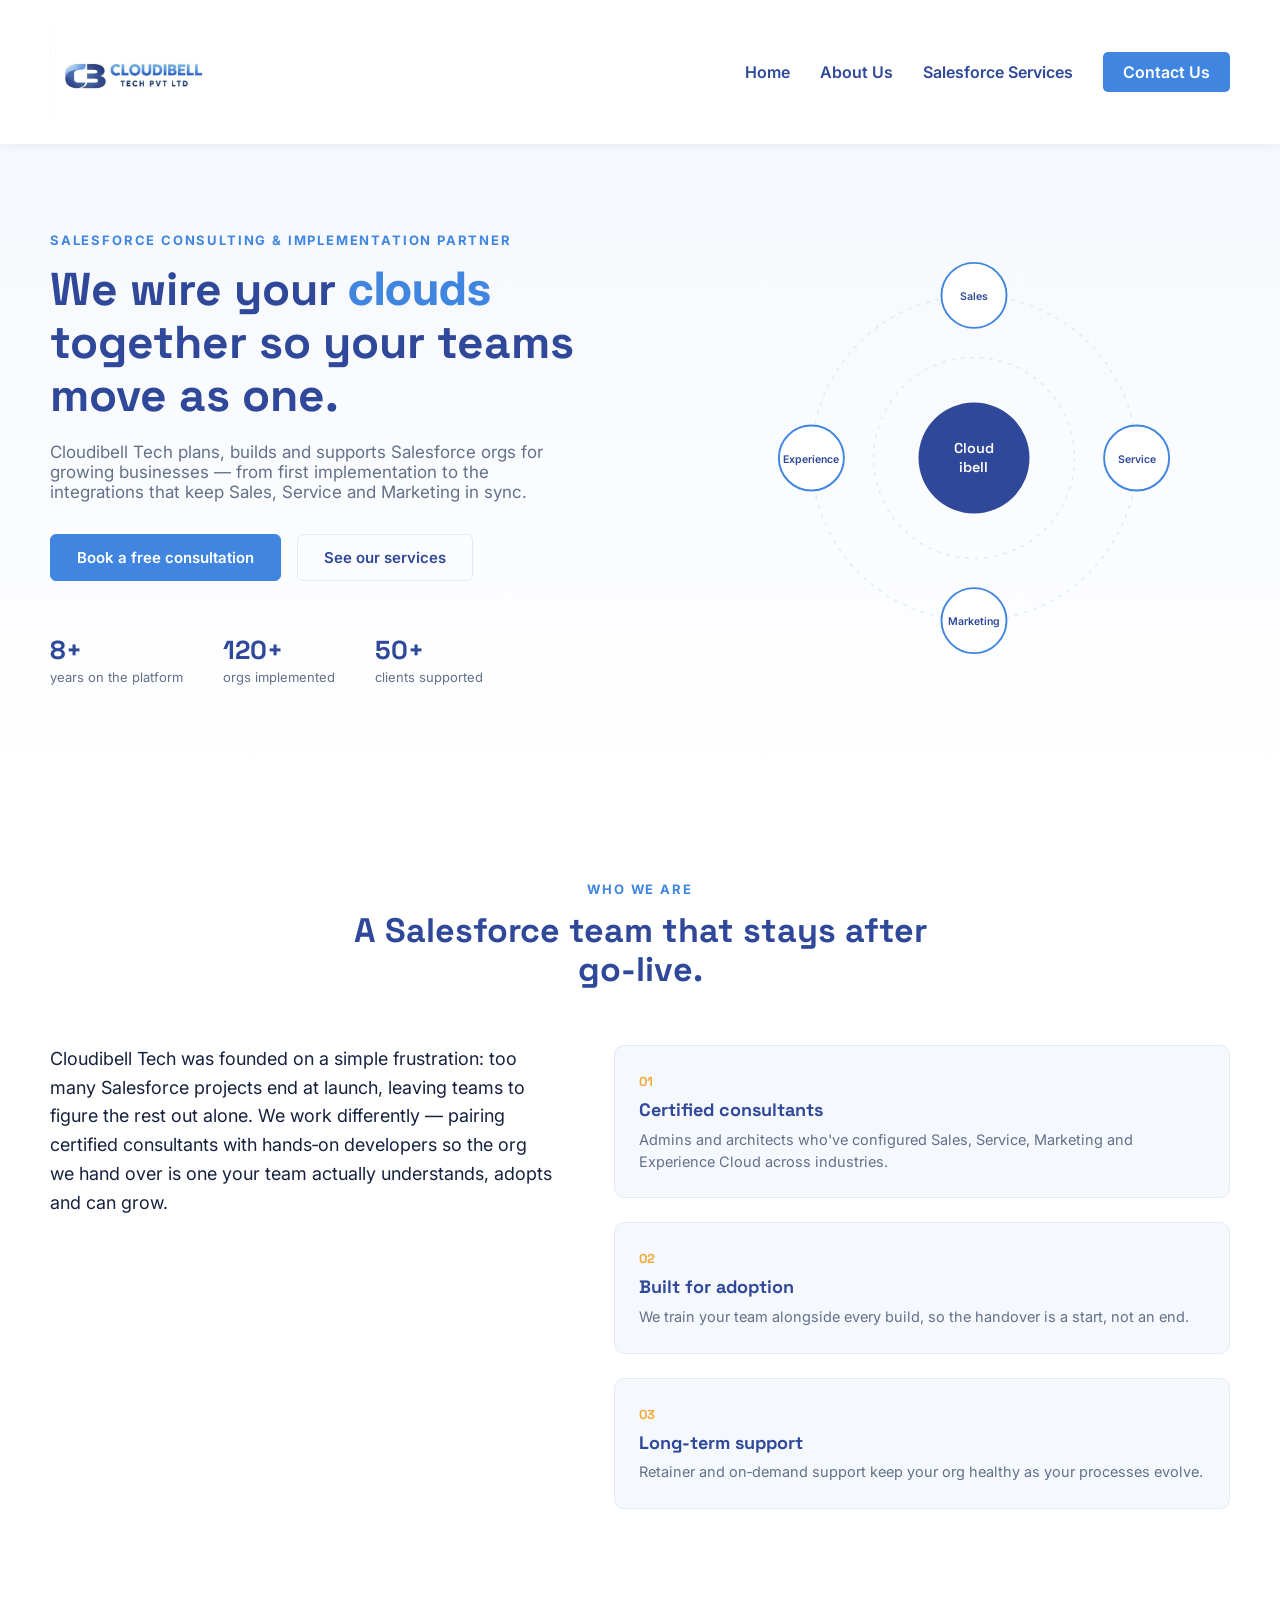
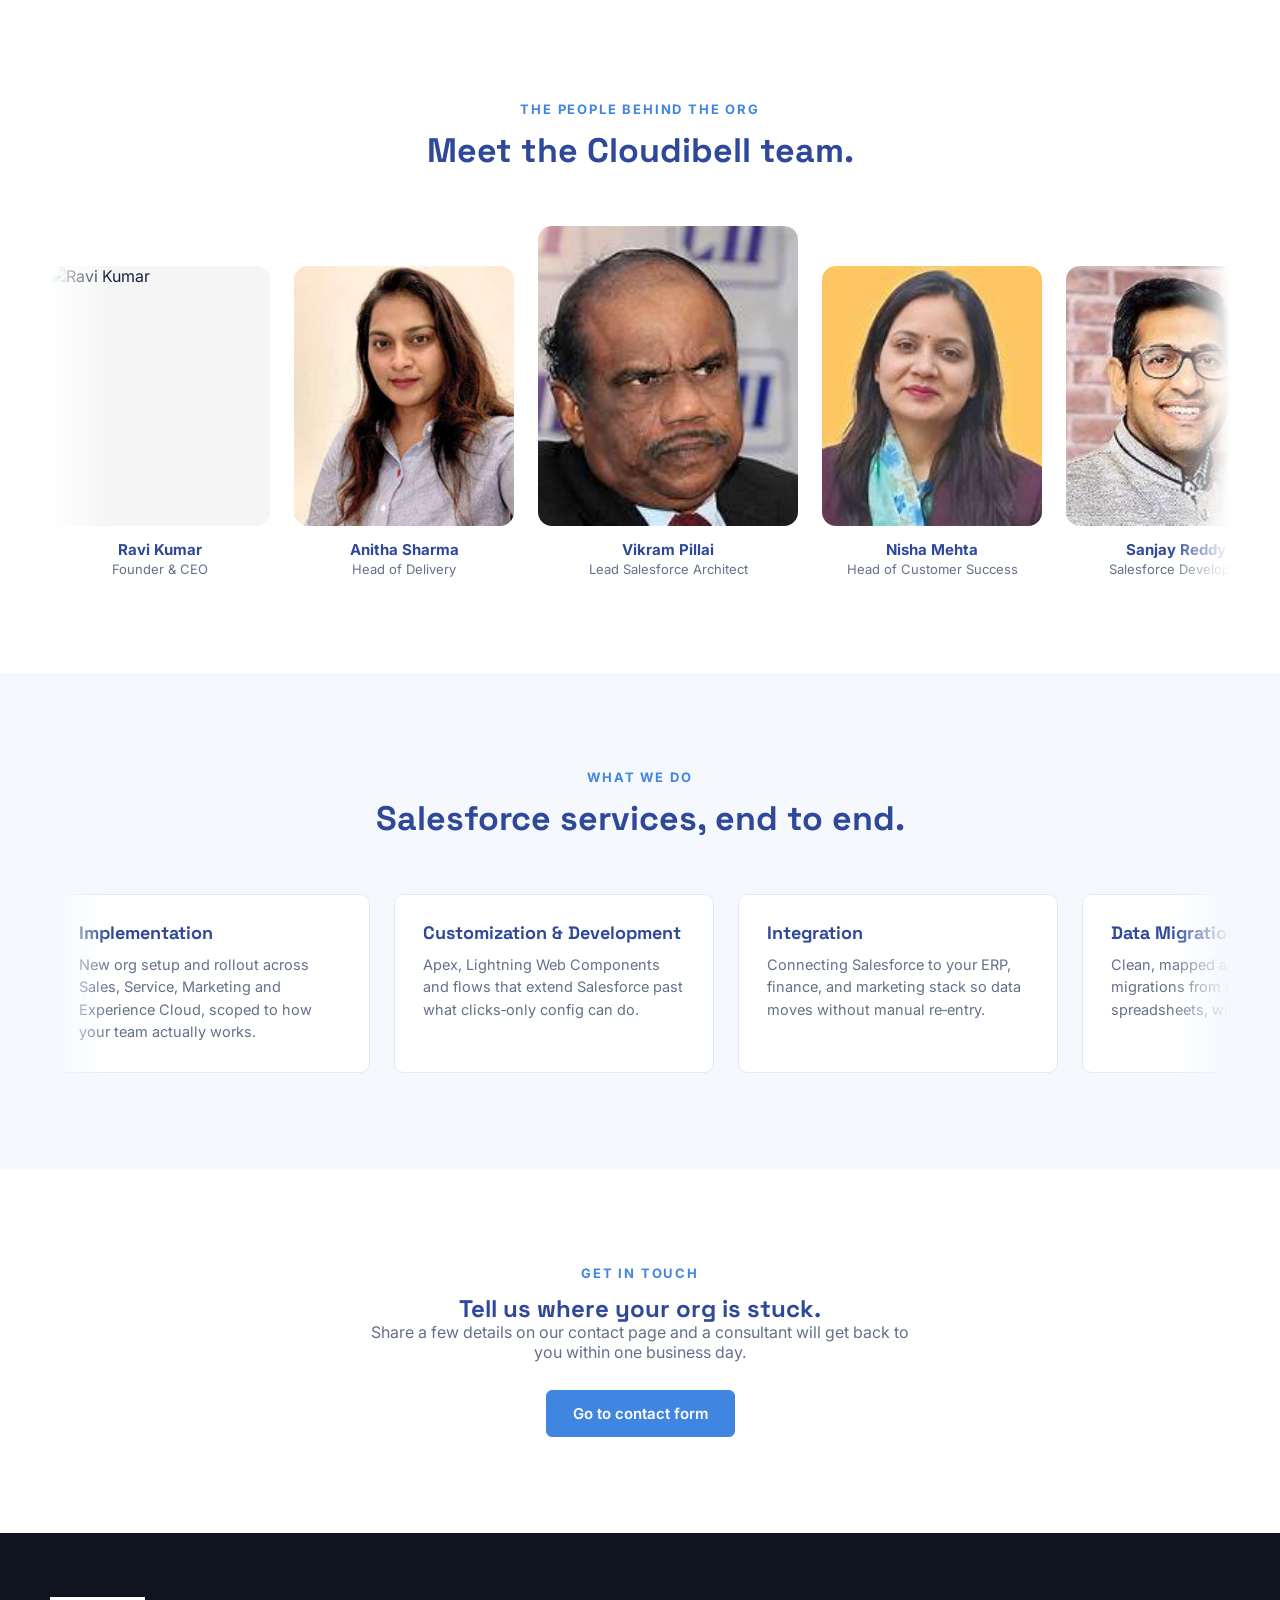
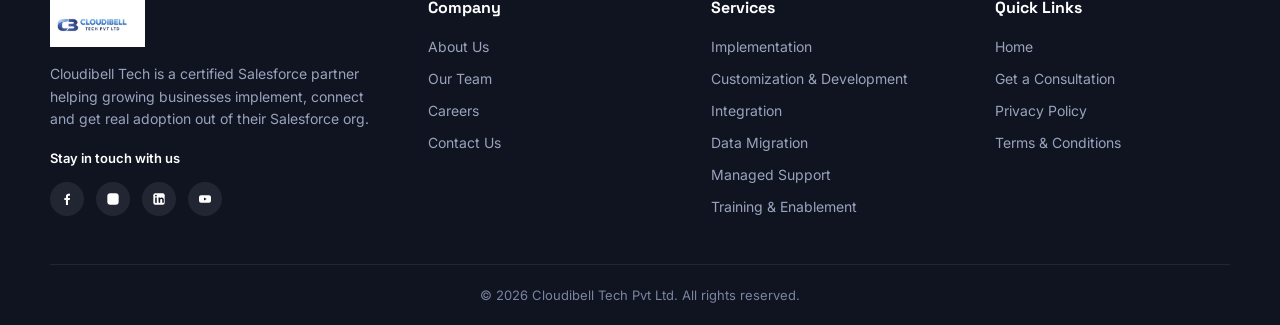
==== commit 30a2bd8d: "update team images" ====
--- a/index.html
+++ b/index.html
@@ -121,78 +121,114 @@
 
         <div class="team-marquee">
             <div class="team-track">
+
+                <!-- Ravi Kumar -->
                 <div class="team-card">
-                    <div class="team-photo" style="--avatar-a:#2F4899; --avatar-b:#4086E0;">RK</div>
+                    <div class="team-photo">
+                        <img src="assessts/" alt="Ravi Kumar">
+                    </div>
                     <div class="team-caption">
                         <p class="team-name">Ravi Kumar</p>
                         <p class="team-role">Founder &amp; CEO</p>
                     </div>
                 </div>
+
+                <!-- Anitha Sharma -->
                 <div class="team-card">
-                    <div class="team-photo" style="--avatar-a:#4086E0; --avatar-b:#2F4899;">AS</div>
+                    <div class="team-photo">
+                        <img src="assessts/anitha-sharma.jpg" alt="Anitha Sharma">
+                    </div>
                     <div class="team-caption">
                         <p class="team-name">Anitha Sharma</p>
                         <p class="team-role">Head of Delivery</p>
                     </div>
                 </div>
+
+                <!-- Vikram Pillai -->
                 <div class="team-card team-card--lead">
-                    <div class="team-photo" style="--avatar-a:#16213E; --avatar-b:#4086E0;">VP</div>
+                    <div class="team-photo">
+                        <img src="assessts/vikram-pillai.jpg" alt="Vikram Pillai">
+                    </div>
                     <div class="team-caption">
                         <p class="team-name">Vikram Pillai</p>
                         <p class="team-role">Lead Salesforce Architect</p>
                     </div>
                 </div>
+
+                <!-- Nisha Mehta -->
                 <div class="team-card">
-                    <div class="team-photo" style="--avatar-a:#2F4899; --avatar-b:#F2A93B;">NM</div>
+                    <div class="team-photo">
+                        <img src="assessts/nisha-mehta.jpg" alt="Nisha Mehta">
+                    </div>
                     <div class="team-caption">
                         <p class="team-name">Nisha Mehta</p>
                         <p class="team-role">Head of Customer Success</p>
                     </div>
                 </div>
+
+                <!-- Sanjay Reddy -->
                 <div class="team-card">
-                    <div class="team-photo" style="--avatar-a:#4086E0; --avatar-b:#16213E;">SR</div>
+                    <div class="team-photo">
+                        <img src="assessts/sanjay-reddy.jpg" alt="Sanjay Reddy">
+                    </div>
                     <div class="team-caption">
                         <p class="team-name">Sanjay Reddy</p>
                         <p class="team-role">Salesforce Developer</p>
                     </div>
                 </div>
 
-                <!-- duplicate set for a seamless loop, hidden from assistive tech -->
+                <!-- Duplicate cards for seamless animation -->
+
                 <div class="team-card" aria-hidden="true">
-                    <div class="team-photo" style="--avatar-a:#2F4899; --avatar-b:#4086E0;">RK</div>
+                    <div class="team-photo">
+                        <img src="assessts/ravi-kumar.jpg" alt="">
+                    </div>
                     <div class="team-caption">
                         <p class="team-name">Ravi Kumar</p>
                         <p class="team-role">Founder &amp; CEO</p>
                     </div>
                 </div>
+
                 <div class="team-card" aria-hidden="true">
-                    <div class="team-photo" style="--avatar-a:#4086E0; --avatar-b:#2F4899;">AS</div>
+                    <div class="team-photo">
+                        <img src="assessts/anitha-sharma.jpg" alt="">
+                    </div>
                     <div class="team-caption">
                         <p class="team-name">Anitha Sharma</p>
                         <p class="team-role">Head of Delivery</p>
                     </div>
                 </div>
+
                 <div class="team-card team-card--lead" aria-hidden="true">
-                    <div class="team-photo" style="--avatar-a:#16213E; --avatar-b:#4086E0;">VP</div>
+                    <div class="team-photo">
+                        <img src="assessts/vikram-pillai.jpg" alt="">
+                    </div>
                     <div class="team-caption">
                         <p class="team-name">Vikram Pillai</p>
                         <p class="team-role">Lead Salesforce Architect</p>
                     </div>
                 </div>
+
                 <div class="team-card" aria-hidden="true">
-                    <div class="team-photo" style="--avatar-a:#2F4899; --avatar-b:#F2A93B;">NM</div>
+                    <div class="team-photo">
+                        <img src="assessts/nisha-mehta.jpg" alt="">
+                    </div>
                     <div class="team-caption">
                         <p class="team-name">Nisha Mehta</p>
                         <p class="team-role">Head of Customer Success</p>
                     </div>
                 </div>
+
                 <div class="team-card" aria-hidden="true">
-                    <div class="team-photo" style="--avatar-a:#4086E0; --avatar-b:#16213E;">SR</div>
+                    <div class="team-photo">
+                        <img src="assessts/sanjay-reddy.jpg" alt="">
+                    </div>
                     <div class="team-caption">
                         <p class="team-name">Sanjay Reddy</p>
                         <p class="team-role">Salesforce Developer</p>
                     </div>
                 </div>
+
             </div>
         </div>
     </section>
--- a/homepage.css
+++ b/homepage.css
@@ -362,17 +362,23 @@
 }
 
 .team-photo {
+    width: 100%;
     height: 260px;
+    overflow: hidden;
     border-radius: 14px;
-    display: flex;
-    align-items: center;
-    justify-content: center;
-    background: linear-gradient(160deg, var(--avatar-a, var(--navy)) 0%, var(--avatar-b, var(--sky)) 100%);
-    color: #FFFFFF;
-    font-family: var(--font-display);
-    font-size: 32px;
-    font-weight: 600;
-    letter-spacing: 0.04em;
+    background: #f5f5f5;
+}
+
+.team-photo img {
+    width: 100%;
+    height: 100%;
+    object-fit: cover;
+    display: block;
+    transition: transform .3s ease;
+}
+
+.team-card:hover .team-photo img {
+    transform: scale(1.05);
 }
 
 .team-card--lead .team-photo {
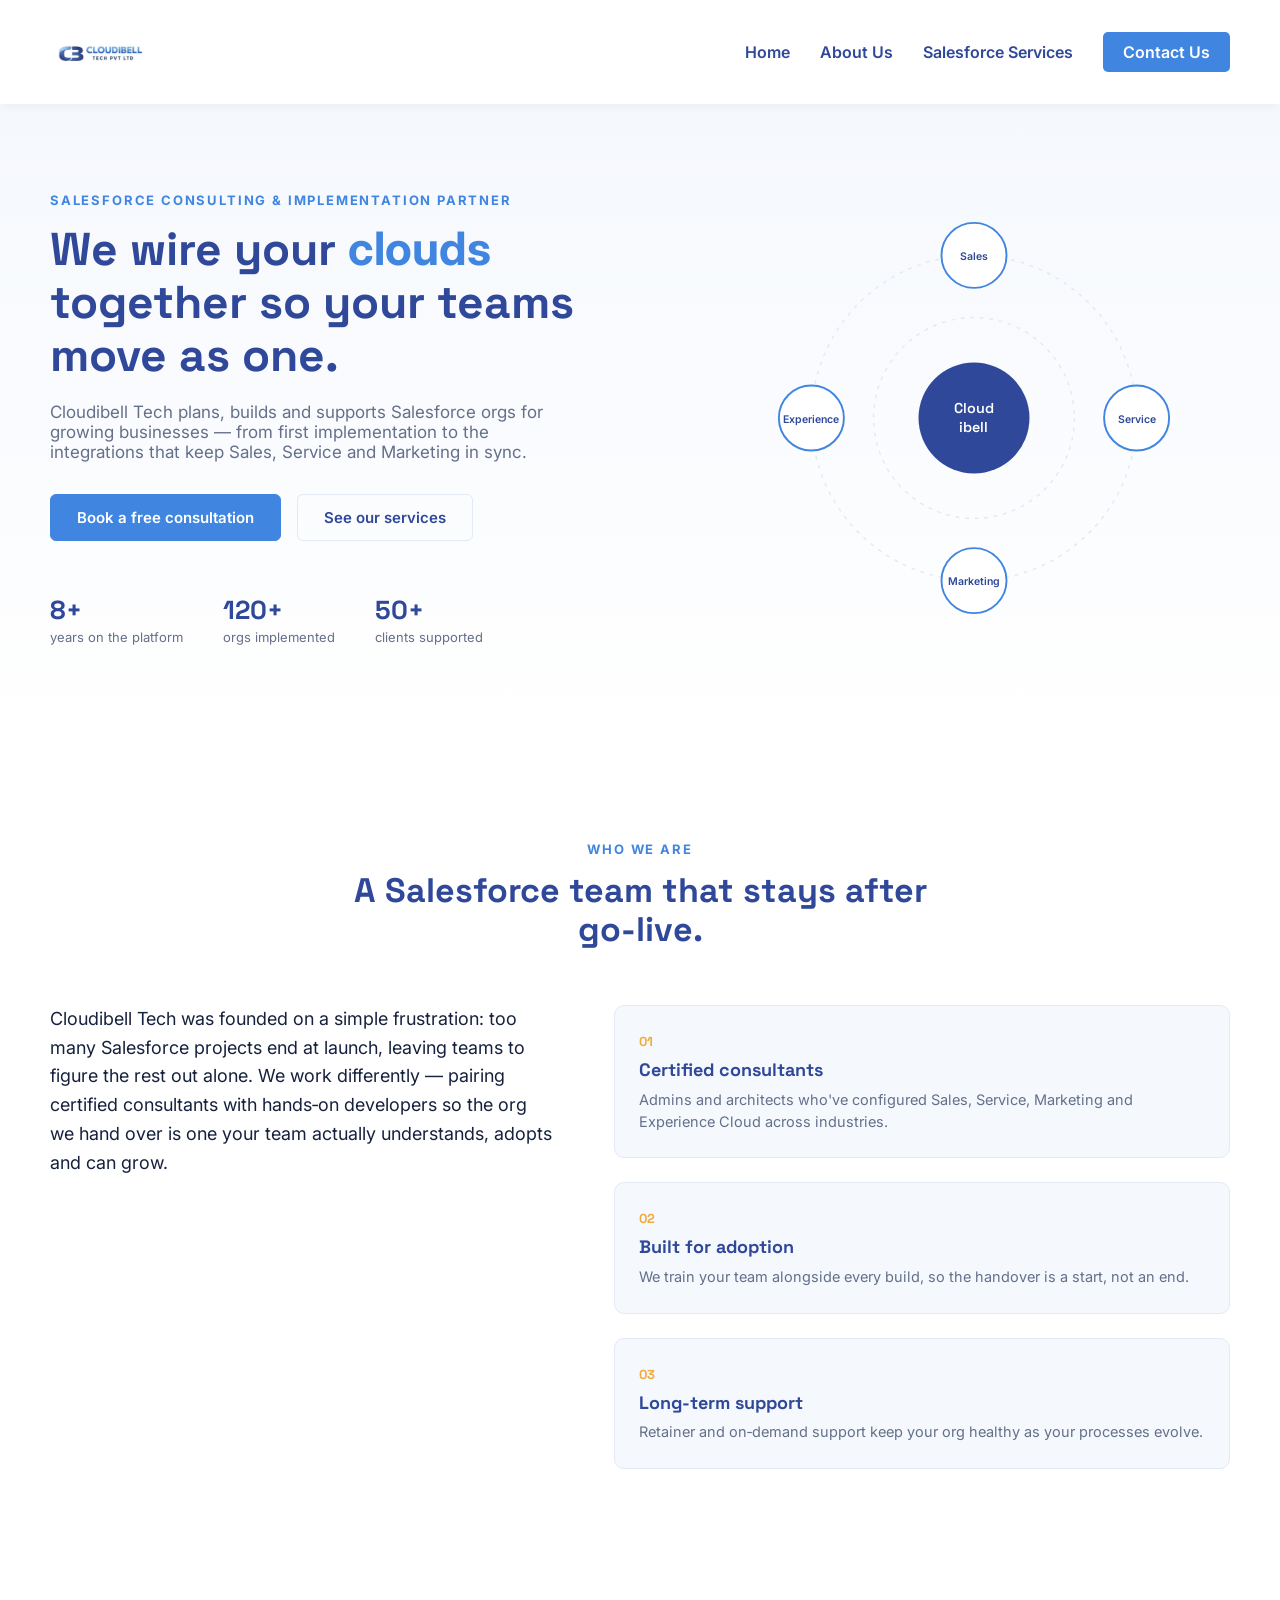
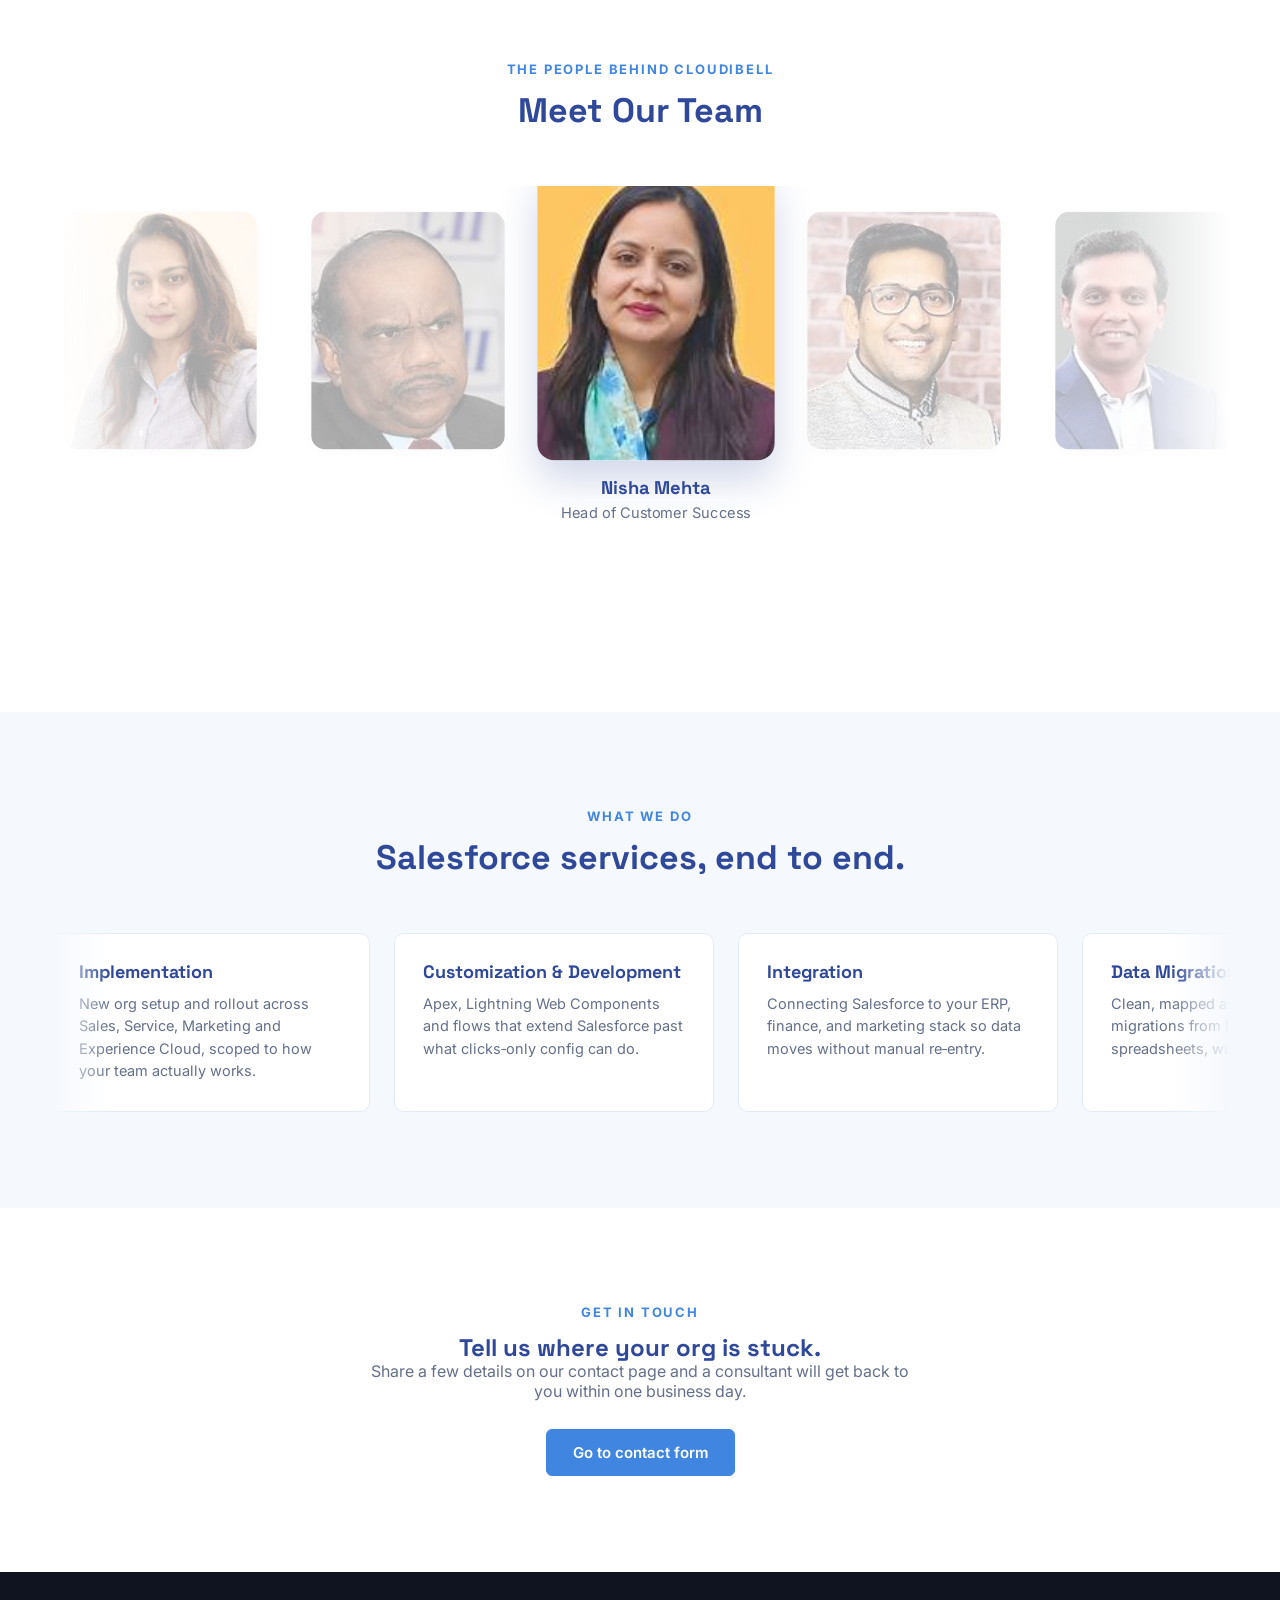
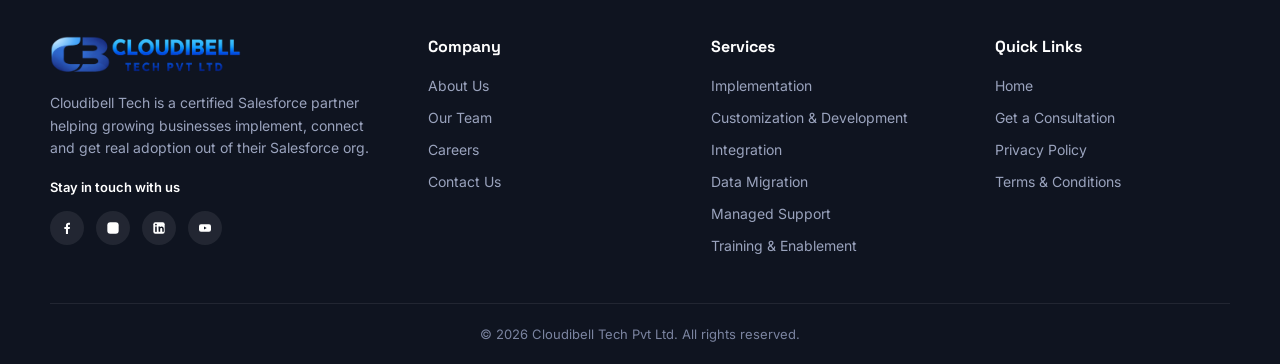
==== commit 8614a13d: "contact page updated" ====
--- a/index.html
+++ b/index.html
@@ -115,124 +115,60 @@
     <!-- Team -->
     <section id="team" class="team">
         <div class="section-head">
-            <p class="eyebrow">The people behind the org</p>
-            <h2>Meet the Cloudibell team.</h2>
-        </div>
-
-        <div class="team-marquee">
-            <div class="team-track">
-
-                <!-- Ravi Kumar -->
-                <div class="team-card">
-                    <div class="team-photo">
-                        <img src="assessts/" alt="Ravi Kumar">
-                    </div>
-                    <div class="team-caption">
-                        <p class="team-name">Ravi Kumar</p>
-                        <p class="team-role">Founder &amp; CEO</p>
-                    </div>
-                </div>
-
-                <!-- Anitha Sharma -->
-                <div class="team-card">
-                    <div class="team-photo">
-                        <img src="assessts/anitha-sharma.jpg" alt="Anitha Sharma">
-                    </div>
-                    <div class="team-caption">
-                        <p class="team-name">Anitha Sharma</p>
-                        <p class="team-role">Head of Delivery</p>
-                    </div>
-                </div>
-
-                <!-- Vikram Pillai -->
-                <div class="team-card team-card--lead">
-                    <div class="team-photo">
-                        <img src="assessts/vikram-pillai.jpg" alt="Vikram Pillai">
-                    </div>
-                    <div class="team-caption">
-                        <p class="team-name">Vikram Pillai</p>
-                        <p class="team-role">Lead Salesforce Architect</p>
-                    </div>
-                </div>
-
-                <!-- Nisha Mehta -->
-                <div class="team-card">
-                    <div class="team-photo">
-                        <img src="assessts/nisha-mehta.jpg" alt="Nisha Mehta">
-                    </div>
-                    <div class="team-caption">
-                        <p class="team-name">Nisha Mehta</p>
-                        <p class="team-role">Head of Customer Success</p>
-                    </div>
-                </div>
-
-                <!-- Sanjay Reddy -->
-                <div class="team-card">
-                    <div class="team-photo">
-                        <img src="assessts/sanjay-reddy.jpg" alt="Sanjay Reddy">
-                    </div>
-                    <div class="team-caption">
-                        <p class="team-name">Sanjay Reddy</p>
-                        <p class="team-role">Salesforce Developer</p>
-                    </div>
-                </div>
-
-                <!-- Duplicate cards for seamless animation -->
-
-                <div class="team-card" aria-hidden="true">
-                    <div class="team-photo">
-                        <img src="assessts/ravi-kumar.jpg" alt="">
-                    </div>
-                    <div class="team-caption">
-                        <p class="team-name">Ravi Kumar</p>
-                        <p class="team-role">Founder &amp; CEO</p>
-                    </div>
-                </div>
-
-                <div class="team-card" aria-hidden="true">
-                    <div class="team-photo">
-                        <img src="assessts/anitha-sharma.jpg" alt="">
-                    </div>
-                    <div class="team-caption">
-                        <p class="team-name">Anitha Sharma</p>
-                        <p class="team-role">Head of Delivery</p>
-                    </div>
-                </div>
-
-                <div class="team-card team-card--lead" aria-hidden="true">
-                    <div class="team-photo">
-                        <img src="assessts/vikram-pillai.jpg" alt="">
-                    </div>
-                    <div class="team-caption">
-                        <p class="team-name">Vikram Pillai</p>
-                        <p class="team-role">Lead Salesforce Architect</p>
-                    </div>
-                </div>
-
-                <div class="team-card" aria-hidden="true">
-                    <div class="team-photo">
-                        <img src="assessts/nisha-mehta.jpg" alt="">
-                    </div>
-                    <div class="team-caption">
-                        <p class="team-name">Nisha Mehta</p>
-                        <p class="team-role">Head of Customer Success</p>
-                    </div>
-                </div>
-
-                <div class="team-card" aria-hidden="true">
-                    <div class="team-photo">
-                        <img src="assessts/sanjay-reddy.jpg" alt="">
-                    </div>
-                    <div class="team-caption">
-                        <p class="team-name">Sanjay Reddy</p>
-                        <p class="team-role">Salesforce Developer</p>
-                    </div>
-                </div>
-
-            </div>
-        </div>
-    </section>
-
+            <p class="eyebrow">The People Behind Cloudibell</p>
+            <h2>Meet Our Team</h2>
+        </div>
+
+        <div class="team-marquee" id="teamMarquee">
+            <div class="team-track" id="teamTrack">
+
+                <!-- Original set (5 cards) -->
+                <div class="team-card">
+                    <div class="team-photo"><img src="assessts/ravi-kumar.jpg" alt="Ravi Kumar"></div>
+                    <div class="team-caption"><h3>Ravi Kumar</h3><p>Founder &amp; CEO</p></div>
+                </div>
+                <div class="team-card">
+                    <div class="team-photo"><img src="assessts/anitha-sharma.jpg" alt="Anitha Sharma"></div>
+                    <div class="team-caption"><h3>Anitha Sharma</h3><p>Head of Delivery</p></div>
+                </div>
+                <div class="team-card">
+                    <div class="team-photo"><img src="assessts/vikram-pillai.jpg" alt="Vikram Pillai"></div>
+                    <div class="team-caption"><h3>Vikram Pillai</h3><p>Lead Salesforce Architect</p></div>
+                </div>
+                <div class="team-card">
+                    <div class="team-photo"><img src="assessts/nisha-mehta.jpg" alt="Nisha Mehta"></div>
+                    <div class="team-caption"><h3>Nisha Mehta</h3><p>Head of Customer Success</p></div>
+                </div>
+                <div class="team-card">
+                    <div class="team-photo"><img src="assessts/sanjay-reddy.jpg" alt="Sanjay Reddy"></div>
+                    <div class="team-caption"><h3>Sanjay Reddy</h3><p>Salesforce Developer</p></div>
+                </div>
+
+                <!-- Duplicate set (5 cards) — for seamless loop only -->
+                <div class="team-card" aria-hidden="true">
+                    <div class="team-photo"><img src="assessts/ravi-kumar.jpg" alt="" aria-hidden="true"></div>
+                    <div class="team-caption"><h3>Ravi Kumar</h3><p>Founder &amp; CEO</p></div>
+                </div>
+                <div class="team-card" aria-hidden="true">
+                    <div class="team-photo"><img src="assessts/anitha-sharma.jpg" alt="" aria-hidden="true"></div>
+                    <div class="team-caption"><h3>Anitha Sharma</h3><p>Head of Delivery</p></div>
+                </div>
+                <div class="team-card" aria-hidden="true">
+                    <div class="team-photo"><img src="assessts/vikram-pillai.jpg" alt="" aria-hidden="true"></div>
+                    <div class="team-caption"><h3>Vikram Pillai</h3><p>Lead Salesforce Architect</p></div>
+                </div>
+                <div class="team-card" aria-hidden="true">
+                    <div class="team-photo"><img src="assessts/nisha-mehta.jpg" alt="" aria-hidden="true"></div>
+                    <div class="team-caption"><h3>Nisha Mehta</h3><p>Head of Customer Success</p></div>
+                </div>
+                <div class="team-card" aria-hidden="true">
+                    <div class="team-photo"><img src="assessts/sanjay-reddy.jpg" alt="" aria-hidden="true"></div>
+                    <div class="team-caption"><h3>Sanjay Reddy</h3><p>Salesforce Developer</p></div>
+                </div>
+
+            </div>
+        </div>
+    </section>
     <!-- Services -->
     <section id="services" class="services">
         <div class="section-head">
@@ -308,7 +244,7 @@
     <footer class="site-footer">
         <div class="footer-top">
             <div class="footer-brand">
-                <img src="assessts/cloudbelllogo.jpg" alt="Cloudibell Tech Logo" class="logo logo--footer">
+                <img src="assessts/company_logo_ppt_final-removebg-preview.png" alt="Cloudibell Tech Logo" class="logo logo--footer">
                 <p class="footer-tagline">Cloudibell Tech is a certified Salesforce partner helping growing
                     businesses implement, connect and get real adoption out of their Salesforce org.</p>
                 <p class="footer-stay">Stay in touch with us</p>
@@ -366,5 +302,6 @@
         </div>
     </footer>
 
+    <script src="team-slider.js" defer></script>
 </body>
 </html>
--- a/homepage.css
+++ b/homepage.css
@@ -115,7 +115,7 @@
 }
 
 .logo {
-    height: 100px; /* Adjust based on your preference */
+    height: 60px; /* Adjust based on your preference */
     width: auto;
 }
 
@@ -331,42 +331,56 @@
 }
 
 /* =========================================================
-   Team (auto-advancing slider)
+   TEAM — premium step carousel
    ========================================================= */
+.team {
+    background-color: #FFFFFF;
+}
+
 .team-marquee {
+    position: relative;
     overflow: hidden;
     width: 100%;
-    -webkit-mask-image: linear-gradient(90deg, transparent 0, #000 60px, #000 calc(100% - 60px), transparent 100%);
-    mask-image: linear-gradient(90deg, transparent 0, #000 60px, #000 calc(100% - 60px), transparent 100%);
+    margin-top: 40px;
+    -webkit-mask-image: linear-gradient(90deg, transparent 0, #000 10%, #000 90%, transparent 100%);
+    mask-image: linear-gradient(90deg, transparent 0, #000 10%, #000 90%, transparent 100%);
 }
 
 .team-track {
     display: flex;
-    align-items: flex-end;
-    gap: 24px;
+    align-items: flex-start;
+    gap: 28px;
     width: max-content;
-    /* 5 cards per set, one discrete step every 2s = 10s per full set */
-    animation: team-scroll 10s steps(5) infinite;
-}
-
-.team-marquee:hover .team-track {
-    animation-play-state: paused;
+    will-change: transform;
 }
 
 .team-card {
-    flex: 0 0 220px;
-}
-
-.team-card--lead {
-    flex-basis: 260px;
+    width: 220px;
+    min-height: 430px;
+    height: auto;
+    flex-shrink: 0;
+    opacity: 0.35;
+    transform: scale(0.88);
+    transition: opacity 0.35s ease, transform 0.35s ease;
+}
+
+.team-card.active {
+    opacity: 1;
+    transform: scale(1.08);
 }
 
 .team-photo {
-    width: 100%;
-    height: 260px;
+    width: 220px;
+    height: 270px;
     overflow: hidden;
-    border-radius: 14px;
-    background: #f5f5f5;
+    border-radius: 16px;
+    background-color: var(--cloud);
+    box-shadow: 0 4px 14px rgba(22, 33, 62, 0.06);
+    transition: box-shadow 0.35s ease;
+}
+
+.team-card.active .team-photo {
+    box-shadow: 0 18px 36px rgba(47, 72, 153, 0.22);
 }
 
 .team-photo img {
@@ -374,50 +388,100 @@
     height: 100%;
     object-fit: cover;
     display: block;
-    transition: transform .3s ease;
-}
-
-.team-card:hover .team-photo img {
-    transform: scale(1.05);
-}
-
-.team-card--lead .team-photo {
-    height: 300px;
 }
 
 .team-caption {
-    padding: 14px 4px 0;
+    margin-top: 16px;
     text-align: center;
-}
-
-.team-name {
-    font-size: 15px;
-    font-weight: 700;
+    min-height: 48px;
+    opacity: 0;
+    visibility: hidden;
+    transform: translateY(8px);
+    transition: opacity 0.3s ease, transform 0.3s ease, visibility 0s linear 0.3s;
+}
+
+.team-card.active .team-caption {
+    opacity: 1;
+    visibility: visible;
+    transform: translateY(0);
+    transition: opacity 0.3s ease, transform 0.3s ease, visibility 0s;
+}
+
+.team-caption h3 {
+    font-family: var(--font-display);
+    font-size: 17px;
     color: var(--navy);
-}
-
-.team-role {
-    font-size: 13px;
+    margin-bottom: 4px;
+}
+
+.team-caption p {
+    font-size: 13.5px;
     color: var(--slate);
-    margin-top: 2px;
-}
-
-@keyframes team-scroll {
-    from { transform: translateX(0); }
-    to { transform: translateX(calc(-50% - 12px)); }
+}
+
+.team-marquee:hover {
+    cursor: pointer;
+}
+
+/* Responsive */
+@media (max-width: 992px) {
+    .team-card,
+    .team-photo {
+        width: 190px;
+    }
+    .team-photo {
+        height: 235px;
+    }
+}
+
+@media (max-width: 768px) {
+    .team-card,
+    .team-photo {
+        width: 160px;
+    }
+    .team-photo {
+        height: 200px;
+    }
+    .team-caption h3 {
+        font-size: 15px;
+    }
+    .team-caption p {
+        font-size: 12px;
+    }
+}
+
+@media (max-width: 480px) {
+    .team-card,
+    .team-photo {
+        width: 140px;
+    }
+    .team-photo {
+        height: 180px;
+    }
 }
 
 @media (prefers-reduced-motion: reduce) {
     .team-track {
-        animation: none;
         flex-wrap: wrap;
         width: 100%;
         justify-content: center;
-    }
-
+        transform: none !important;
+    }
+    .team-card {
+        opacity: 1;
+        transform: none !important;
+    }
+    .team-caption {
+        opacity: 1;
+        visibility: visible;
+        transform: none;
+    }
     .team-marquee {
         -webkit-mask-image: none;
         mask-image: none;
+    }
+    .team-card[aria-hidden="true"] {
+        display: none;
     }
 }
 
@@ -613,7 +677,7 @@
 }
 
 .logo--footer {
-    height: 50px;
+    height: 40px;
     width: auto;
 }
 
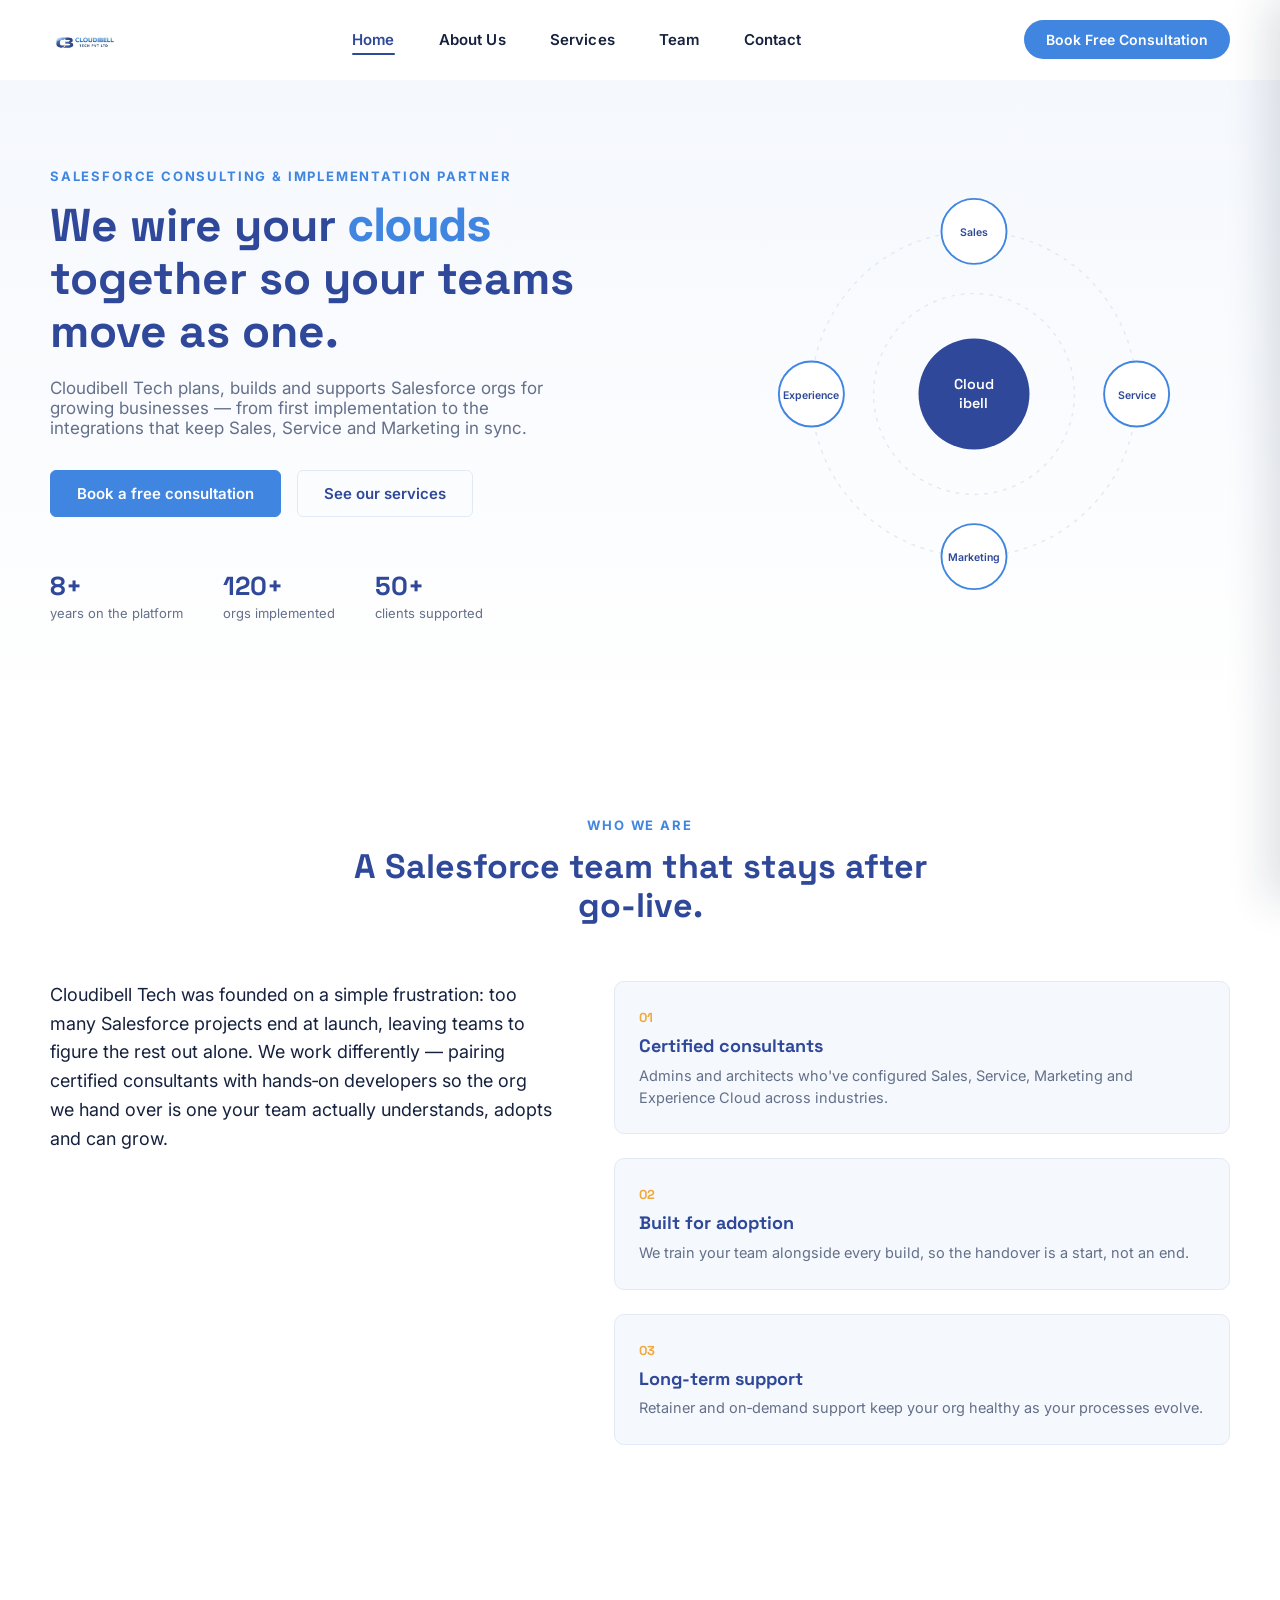
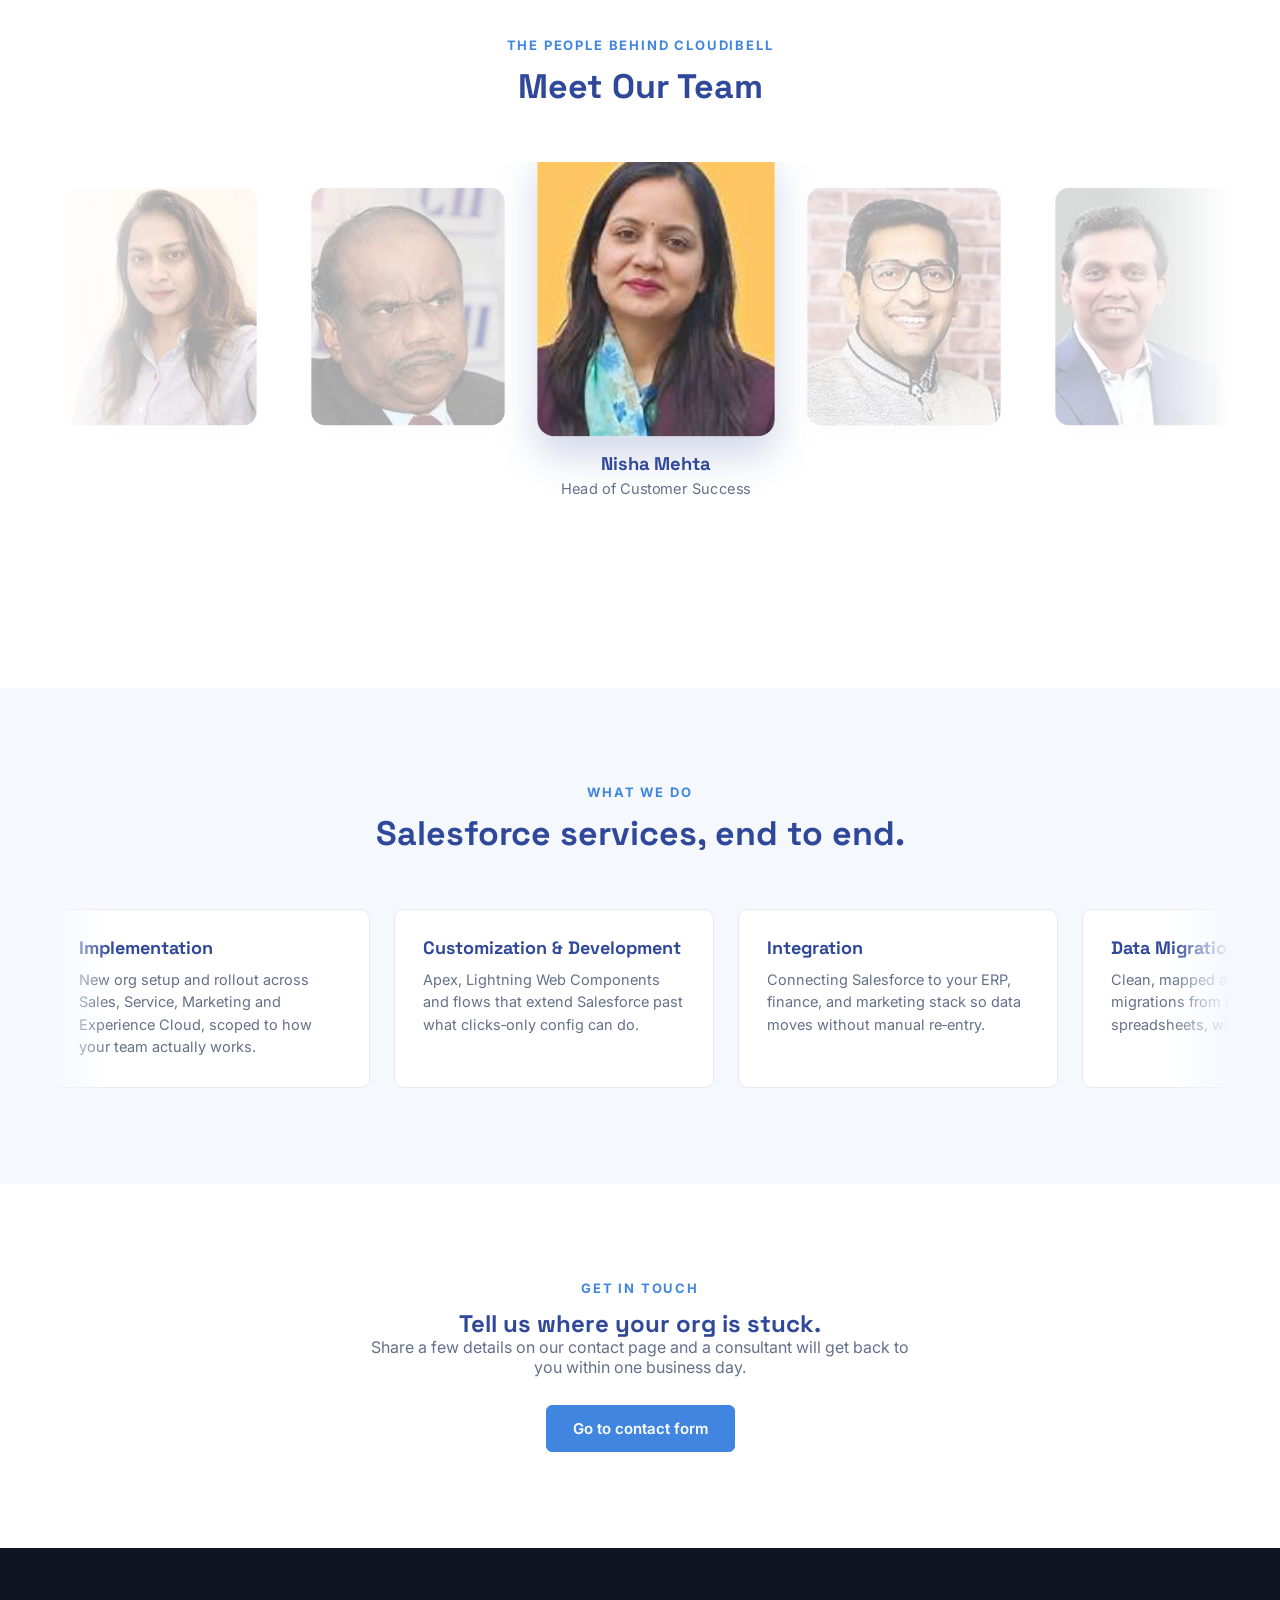
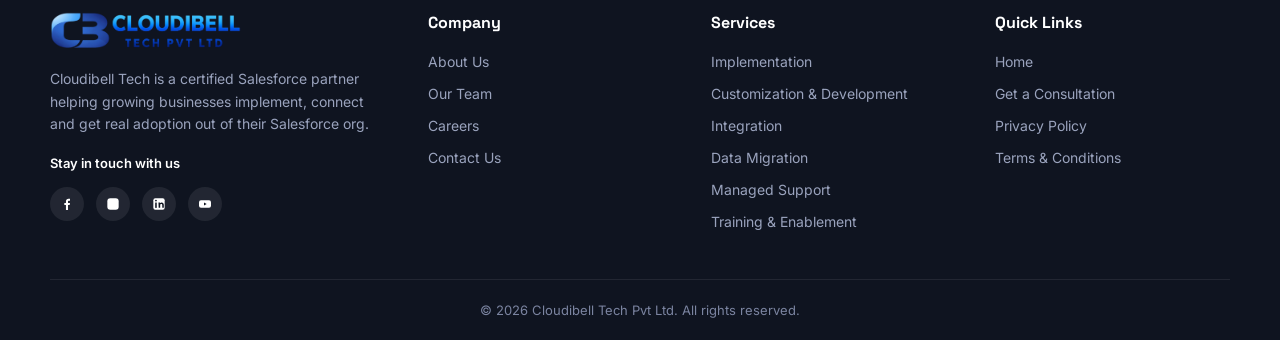
==== commit bcbe11f4: "change style for mobile view" ====
--- a/index.html
+++ b/index.html
@@ -9,23 +9,46 @@
     <link rel="preconnect" href="https://fonts.gstatic.com" crossorigin>
     <link href="https://fonts.googleapis.com/css2?family=Space+Grotesk:wght@500;600;700&family=Inter:wght@400;500;600;700&display=swap" rel="stylesheet">
     <link rel="stylesheet" href="homepage.css">
+    <link rel="stylesheet" href="navbar.css">
 </head>
 <body>
 
     <!-- Navigation Bar -->
-    <header class="navbar">
-        <div class="logo-container">
-            <img src="assessts/cloudbelllogo.jpg" alt="Cloudibell Tech Logo" class="logo">
-        </div>
-
-        <nav>
-            <ul class="nav-links">
-                <li><a href="#home">Home</a></li>
-                <li><a href="#about">About Us</a></li>
-                <li><a href="#services">Salesforce Services</a></li>
-                <li><a href="contact.html" class="btn-primary">Contact Us</a></li>
-            </ul>
-        </nav>
+    <header class="navbar" id="navbar">
+        <div class="nav-container">
+            <a href="#home" class="nav-logo">
+                <img src="assessts/cloudbelllogo.jpg" alt="Cloudibell Tech Logo" class="nav-logo-img">
+            </a>
+
+            <nav class="nav-links" aria-label="Primary">
+                <a href="#home" class="nav-link">Home</a>
+                <a href="#about" class="nav-link">About Us</a>
+                <a href="#services" class="nav-link">Services</a>
+                <a href="#team" class="nav-link">Team</a>
+                <a href="contact.html" class="nav-link">Contact</a>
+            </nav>
+
+            <a href="contact.html" class="nav-cta">Book Free Consultation</a>
+
+            <button type="button" class="nav-toggle" id="navToggle" aria-label="Open menu" aria-expanded="false" aria-controls="mobileMenu">
+                <span class="nav-toggle-bar"></span>
+                <span class="nav-toggle-bar"></span>
+                <span class="nav-toggle-bar"></span>
+            </button>
+        </div>
+
+        <div class="nav-overlay" id="navOverlay"></div>
+
+        <div class="mobile-menu" id="mobileMenu">
+            <nav class="mobile-menu-links" aria-label="Mobile">
+                <a href="#home" class="mobile-link">Home</a>
+                <a href="#about" class="mobile-link">About Us</a>
+                <a href="#services" class="mobile-link">Services</a>
+                <a href="#team" class="mobile-link">Team</a>
+                <a href="contact.html" class="mobile-link">Contact</a>
+            </nav>
+            <a href="contact.html" class="mobile-cta">Book Free Consultation</a>
+        </div>
     </header>
 
     <!-- Hero -->
@@ -302,6 +325,7 @@
         </div>
     </footer>
 
+    <script src="navbar.js" defer></script>
     <script src="team-slider.js" defer></script>
 </body>
 </html>
--- a/homepage.css
+++ b/homepage.css
@@ -24,11 +24,18 @@
 
 html {
     scroll-behavior: smooth;
+    overflow-x: hidden;
 }
 
 body {
     background-color: #FFFFFF;
     color: var(--ink);
+    overflow-x: hidden;
+}
+
+img {
+    max-width: 100%;
+    height: auto;
 }
 
 h1, h2, h3 {
@@ -101,56 +108,7 @@
     transform: translateY(-1px);
 }
 
-/* --- Navigation Bar --- */
-.navbar {
-    display: flex;
-    justify-content: space-between;
-    align-items: center;
-    padding: 20px 50px;
-    background-color: #FFFFFF;
-    box-shadow: 0 2px 10px rgba(0, 0, 0, 0.05); /* Soft shadow for depth */
-    position: sticky;
-    top: 0;
-    z-index: 20;
-}
-
-.logo {
-    height: 60px; /* Adjust based on your preference */
-    width: auto;
-}
-
-.nav-links {
-    list-style: none;
-    display: flex;
-    align-items: center;
-    gap: 30px;
-}
-
-.nav-links li a {
-    text-decoration: none;
-    color: #2F4899; /* Deep Navy Blue from logo */
-    font-weight: 600;
-    font-size: 16px;
-    transition: color 0.3s ease;
-}
-
-.nav-links li a:hover {
-    color: #4086E0; /* Vibrant Sky Blue on hover */
-}
-
-/* --- Call to Action Button --- */
-.nav-links li a.btn-primary {
-    background-color: #4086E0; /* Vibrant Sky Blue */
-    color: #FFFFFF;
-    padding: 10px 20px;
-    border-radius: 5px;
-    transition: background-color 0.3s ease;
-}
-
-.nav-links li a.btn-primary:hover {
-    background-color: #2F4899; /* Deep Navy Blue on hover */
-    color: #FFFFFF;
-}
+/* Navigation Bar styles now live in navbar.css (redesigned nav component) */
 
 /* =========================================================
    Hero
@@ -557,6 +515,33 @@
     }
 }
 
+@media (max-width: 768px) {
+    .service-card {
+        flex-basis: 260px;
+        padding: 22px;
+    }
+
+    .services-marquee {
+        -webkit-mask-image: linear-gradient(90deg, transparent 0, #000 30px, #000 calc(100% - 30px), transparent 100%);
+        mask-image: linear-gradient(90deg, transparent 0, #000 30px, #000 calc(100% - 30px), transparent 100%);
+    }
+}
+
+@media (max-width: 480px) {
+    .service-card {
+        flex-basis: 220px;
+        padding: 18px;
+    }
+
+    .service-card h3 {
+        font-size: 16px;
+    }
+
+    .service-card p {
+        font-size: 13.5px;
+    }
+}
+
 /* =========================================================
    Contact CTA band (homepage teaser)
    ========================================================= */
@@ -794,18 +779,6 @@
 }
 
 @media (max-width: 640px) {
-    .navbar {
-        padding: 16px 20px;
-        flex-wrap: wrap;
-        gap: 12px;
-    }
-
-    .nav-links {
-        gap: 16px;
-        flex-wrap: wrap;
-        justify-content: center;
-    }
-
     .hero-copy h1 {
         font-size: 32px;
     }
@@ -838,6 +811,24 @@
     }
 }
 
+@media (max-width: 400px) {
+    .hero-copy h1 {
+        font-size: 27px;
+    }
+
+    .hero-stats {
+        gap: 18px;
+    }
+
+    .hero-stats dt {
+        font-size: 22px;
+    }
+
+    .section-head h2 {
+        font-size: 26px;
+    }
+}
+
 @media (max-width: 900px) and (min-width: 641px) {
     .footer-top {
         grid-template-columns: 1fr 1fr;
--- a/navbar.css
+++ b/navbar.css
@@ -0,0 +1,313 @@
+/* =========================================================
+   Cloudibell Tech — Navigation Bar (redesign)
+   Uses the existing design tokens defined in homepage.css
+   (--navy, --sky, --ink, --slate, --cloud, --gold, --line,
+   --font-display, --font-body). This file only styles the
+   nav; no other section is touched.
+   ========================================================= */
+
+/* ---------------------------------------------------------
+   Navbar shell
+   --------------------------------------------------------- */
+.navbar {
+    position: sticky;
+    top: 0;
+    z-index: 1000;
+    height: 80px;
+    background-color: rgba(255, 255, 255, 0.92);
+    backdrop-filter: saturate(180%) blur(10px);
+    -webkit-backdrop-filter: saturate(180%) blur(10px);
+    border-bottom: 1px solid transparent;
+    transition: box-shadow 0.3s ease, height 0.3s ease, border-color 0.3s ease;
+}
+
+.navbar.is-scrolled {
+    box-shadow: 0 8px 24px rgba(22, 33, 62, 0.08);
+    border-bottom-color: var(--line);
+}
+
+.nav-container {
+    height: 100%;
+    max-width: 1280px;
+    margin: 0 auto;
+    padding: 0 50px;
+    display: grid;
+    grid-template-columns: auto 1fr auto;
+    align-items: center;
+    gap: 24px;
+}
+
+/* ---------------------------------------------------------
+   Logo
+   --------------------------------------------------------- */
+.nav-logo {
+    grid-column: 1;
+    display: flex;
+    align-items: center;
+    line-height: 0;
+}
+
+.nav-logo-img {
+    height: 42px;
+    width: auto;
+    transition: height 0.3s ease;
+}
+
+/* ---------------------------------------------------------
+   Desktop centered links
+   --------------------------------------------------------- */
+.nav-links {
+    grid-column: 2;
+    justify-self: center;
+    display: flex;
+    align-items: center;
+    gap: 40px;
+}
+
+.nav-link {
+    position: relative;
+    text-decoration: none;
+    color: var(--ink);
+    font-weight: 600;
+    font-size: 15px;
+    letter-spacing: 0.01em;
+    padding: 8px 2px;
+    transition: color 0.25s ease;
+}
+
+.nav-link::after {
+    content: '';
+    position: absolute;
+    left: 2px;
+    right: 2px;
+    bottom: 2px;
+    height: 2px;
+    border-radius: 2px;
+    background-color: var(--sky);
+    transform: scaleX(0);
+    transform-origin: left;
+    transition: transform 0.25s ease;
+}
+
+.nav-link:hover {
+    color: var(--navy);
+}
+
+.nav-link:hover::after {
+    transform: scaleX(1);
+}
+
+.nav-link.active {
+    color: var(--navy);
+}
+
+.nav-link.active::after {
+    transform: scaleX(1);
+    background-color: var(--navy);
+}
+
+/* ---------------------------------------------------------
+   Desktop CTA
+   --------------------------------------------------------- */
+.nav-cta {
+    grid-column: 3;
+    justify-self: end;
+    display: inline-flex;
+    align-items: center;
+    justify-content: center;
+    white-space: nowrap;
+    text-decoration: none;
+    background-color: var(--sky);
+    color: #FFFFFF;
+    font-weight: 600;
+    font-size: 14px;
+    padding: 11px 22px;
+    border-radius: 999px;
+    transition: background-color 0.25s ease, transform 0.2s ease, box-shadow 0.25s ease;
+}
+
+.nav-cta:hover {
+    background-color: var(--navy);
+    transform: translateY(-1px);
+    box-shadow: 0 10px 20px rgba(47, 72, 153, 0.22);
+}
+
+/* ---------------------------------------------------------
+   Hamburger toggle (hidden on desktop)
+   --------------------------------------------------------- */
+.nav-toggle {
+    grid-column: 3;
+    justify-self: end;
+    display: none;
+    flex-direction: column;
+    align-items: center;
+    justify-content: center;
+    gap: 5px;
+    width: 42px;
+    height: 42px;
+    padding: 0;
+    border: none;
+    background: transparent;
+    cursor: pointer;
+    border-radius: 8px;
+}
+
+.nav-toggle:hover {
+    background-color: var(--cloud);
+}
+
+.nav-toggle-bar {
+    display: block;
+    width: 22px;
+    height: 2px;
+    border-radius: 2px;
+    background-color: var(--navy);
+    transition: transform 0.3s ease, opacity 0.3s ease;
+}
+
+/* morph into an X when open */
+.nav-toggle.is-active .nav-toggle-bar:nth-child(1) {
+    transform: translateY(7px) rotate(45deg);
+}
+
+.nav-toggle.is-active .nav-toggle-bar:nth-child(2) {
+    opacity: 0;
+}
+
+.nav-toggle.is-active .nav-toggle-bar:nth-child(3) {
+    transform: translateY(-7px) rotate(-45deg);
+}
+
+/* ---------------------------------------------------------
+   Mobile overlay + slide-in panel (hidden on desktop)
+   --------------------------------------------------------- */
+.nav-overlay {
+    position: fixed;
+    inset: 0;
+    background-color: rgba(15, 20, 32, 0.45);
+    opacity: 0;
+    pointer-events: none;
+    transition: opacity 0.3s ease;
+    z-index: 1001;
+}
+
+.nav-overlay.is-open {
+    opacity: 1;
+    pointer-events: auto;
+}
+
+.mobile-menu {
+    position: fixed;
+    top: 0;
+    right: 0;
+    height: 100vh;
+    width: min(340px, 84vw);
+    background-color: #FFFFFF;
+    box-shadow: -12px 0 40px rgba(22, 33, 62, 0.14);
+    transform: translateX(100%);
+    transition: transform 0.3s ease;
+    z-index: 1002;
+    display: flex;
+    flex-direction: column;
+    justify-content: space-between;
+    padding: 104px 32px 32px;
+}
+
+.mobile-menu.is-open {
+    transform: translateX(0);
+}
+
+.mobile-menu-links {
+    display: flex;
+    flex-direction: column;
+    gap: 4px;
+}
+
+.mobile-link {
+    text-decoration: none;
+    color: var(--ink);
+    font-family: var(--font-display);
+    font-weight: 600;
+    font-size: 19px;
+    padding: 14px 6px;
+    border-radius: 8px;
+    border-left: 3px solid transparent;
+    transition: color 0.2s ease, background-color 0.2s ease, border-color 0.2s ease;
+}
+
+.mobile-link:hover {
+    background-color: var(--cloud);
+    color: var(--navy);
+}
+
+.mobile-link.active {
+    color: var(--navy);
+    border-left-color: var(--sky);
+    background-color: var(--cloud);
+}
+
+.mobile-cta {
+    display: flex;
+    align-items: center;
+    justify-content: center;
+    text-decoration: none;
+    background-color: var(--sky);
+    color: #FFFFFF;
+    font-weight: 700;
+    font-size: 15px;
+    padding: 15px 20px;
+    border-radius: 10px;
+    transition: background-color 0.25s ease, transform 0.2s ease;
+}
+
+.mobile-cta:hover {
+    background-color: var(--navy);
+    transform: translateY(-1px);
+}
+
+/* body scroll lock while the mobile menu is open */
+body.nav-open {
+    overflow: hidden;
+}
+
+/* ---------------------------------------------------------
+   Breakpoints
+   Desktop:  >= 992px  (nav-links + CTA visible, no hamburger)
+   Tablet:   768px - 991px  (collapses to hamburger — the
+             centered link row + CTA button don't fit this
+             width without crowding, so it shares the mobile
+             menu treatment)
+   Mobile:   <= 767px (hamburger, larger logo, 70px bar)
+   --------------------------------------------------------- */
+@media (max-width: 991px) {
+    .nav-container {
+        padding: 0 24px;
+    }
+
+    .nav-links,
+    .nav-cta {
+        display: none;
+    }
+
+    .nav-toggle {
+        display: flex;
+    }
+}
+
+@media (max-width: 767px) {
+    .navbar {
+        height: 70px;
+    }
+
+    .nav-container {
+        padding: 0 18px;
+    }
+
+    .nav-logo-img {
+        height: 50px;
+    }
+
+    .mobile-menu {
+        padding-top: 92px;
+    }
+}
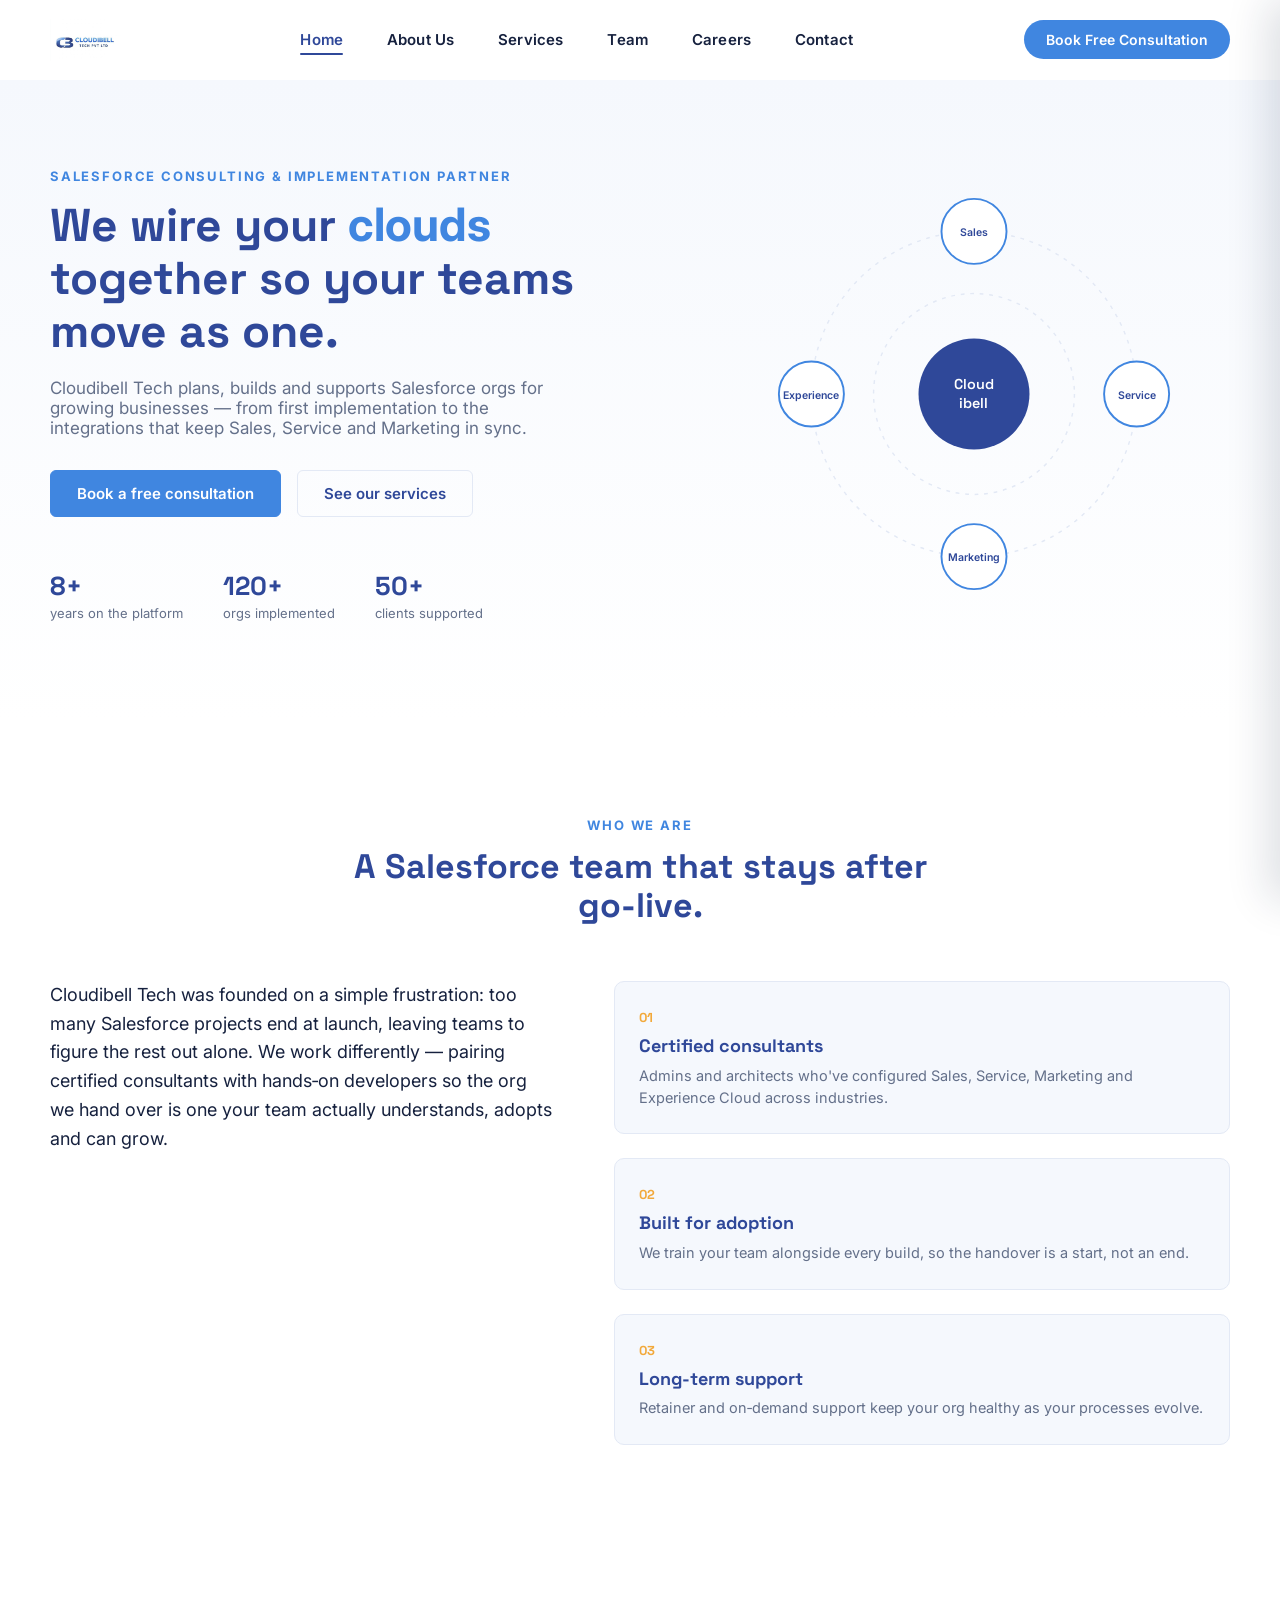
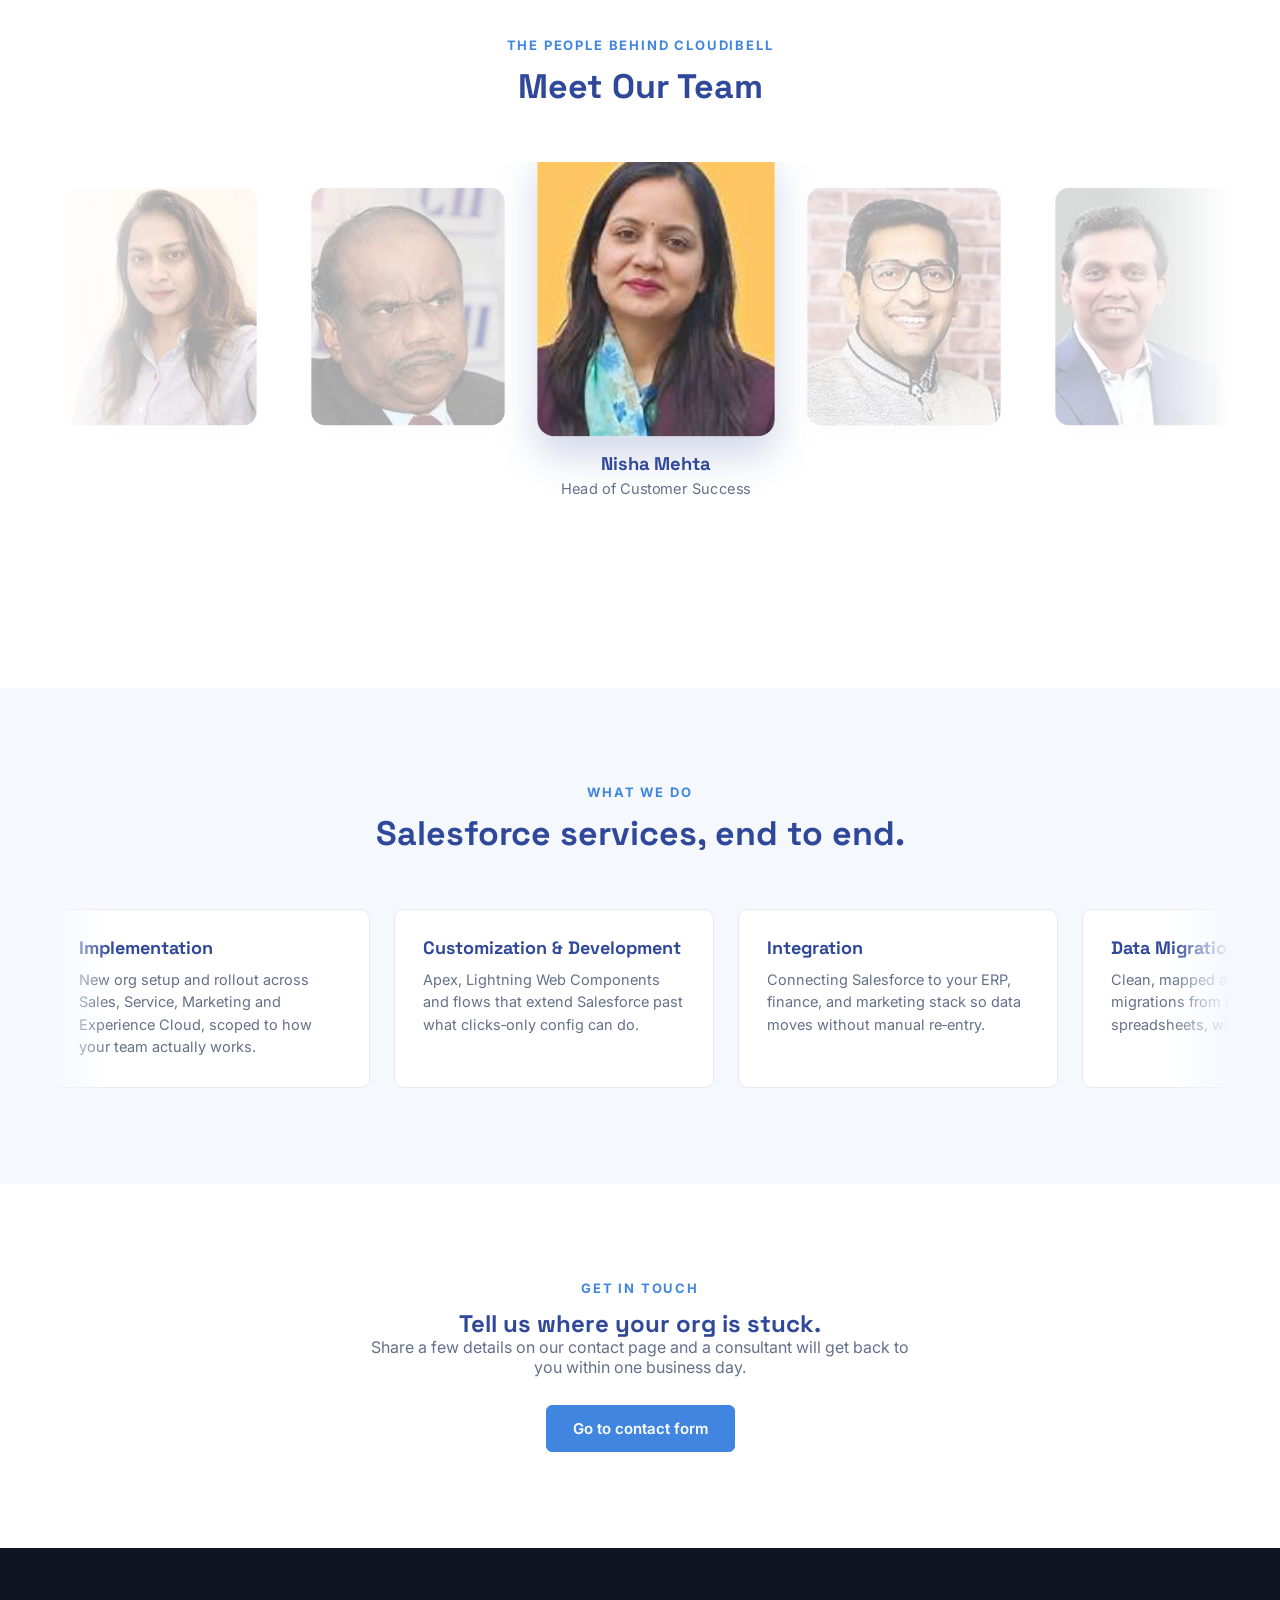
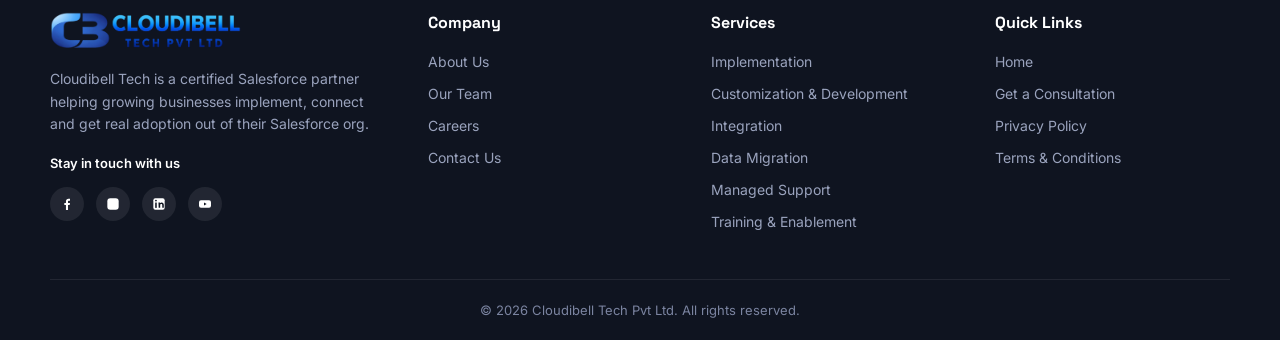
==== commit 99caa0c4: "add carrier page" ====
--- a/index.html
+++ b/index.html
@@ -8,8 +8,8 @@
     <link rel="preconnect" href="https://fonts.googleapis.com">
     <link rel="preconnect" href="https://fonts.gstatic.com" crossorigin>
     <link href="https://fonts.googleapis.com/css2?family=Space+Grotesk:wght@500;600;700&family=Inter:wght@400;500;600;700&display=swap" rel="stylesheet">
-    <link rel="stylesheet" href="homepage.css">
-    <link rel="stylesheet" href="navbar.css">
+    <link rel="stylesheet" href="css/homepage.css">
+    <link rel="stylesheet" href="css/navbar.css">
 </head>
 <body>
 
@@ -25,6 +25,7 @@
                 <a href="#about" class="nav-link">About Us</a>
                 <a href="#services" class="nav-link">Services</a>
                 <a href="#team" class="nav-link">Team</a>
+                <a href="careers.html" class="nav-link">Careers</a>
                 <a href="contact.html" class="nav-link">Contact</a>
             </nav>
 
@@ -45,6 +46,7 @@
                 <a href="#about" class="mobile-link">About Us</a>
                 <a href="#services" class="mobile-link">Services</a>
                 <a href="#team" class="mobile-link">Team</a>
+                <a href="careers.html" class="mobile-link">Careers</a>
                 <a href="contact.html" class="mobile-link">Contact</a>
             </nav>
             <a href="contact.html" class="mobile-cta">Book Free Consultation</a>
@@ -292,7 +294,7 @@
                 <ul>
                     <li><a href="#about">About Us</a></li>
                     <li><a href="#team">Our Team</a></li>
-                    <li><a href="contact.html">Careers</a></li>
+                    <li><a href="careers.html">Careers</a></li>
                     <li><a href="contact.html">Contact Us</a></li>
                 </ul>
             </div>
@@ -325,7 +327,7 @@
         </div>
     </footer>
 
-    <script src="navbar.js" defer></script>
-    <script src="team-slider.js" defer></script>
+    <script src="js/navbar.js" defer></script>
+    <script src="js/team-slider.js" defer></script>
 </body>
 </html>
--- a/css/homepage.css
+++ b/css/homepage.css
@@ -0,0 +1,836 @@
+/* =========================================================
+   Cloudibell Tech — Design tokens
+   ========================================================= */
+:root {
+    --navy: #2F4899;      /* primary / headings */
+    --sky: #4086E0;       /* accent / CTAs */
+    --ink: #16213E;       /* body text */
+    --slate: #64708A;     /* secondary text */
+    --cloud: #F5F8FD;     /* alt section background */
+    --gold: #F2A93B;      /* sparing warm accent (the "bell") */
+    --line: #E3E9F5;      /* hairlines / borders */
+
+    --font-display: 'Space Grotesk', 'Segoe UI', Roboto, Helvetica, Arial, sans-serif;
+    --font-body: 'Inter', 'Segoe UI', Roboto, Helvetica, Arial, sans-serif;
+}
+
+/* --- Global Styles --- */
+* {
+    margin: 0;
+    padding: 0;
+    box-sizing: border-box;
+    font-family: var(--font-body);
+}
+
+html {
+    scroll-behavior: smooth;
+    overflow-x: hidden;
+}
+
+body {
+    background-color: #FFFFFF;
+    color: var(--ink);
+    overflow-x: hidden;
+}
+
+img {
+    max-width: 100%;
+    height: auto;
+}
+
+h1, h2, h3 {
+    font-family: var(--font-display);
+    color: var(--navy);
+    line-height: 1.15;
+}
+
+a {
+    color: inherit;
+}
+
+section {
+    padding: 96px 50px;
+}
+
+.eyebrow {
+    font-family: var(--font-body);
+    font-size: 13px;
+    font-weight: 700;
+    letter-spacing: 0.14em;
+    text-transform: uppercase;
+    color: var(--sky);
+    margin-bottom: 14px;
+}
+
+.section-head {
+    max-width: 640px;
+    margin: 0 auto 56px;
+    text-align: center;
+}
+
+.section-head h2 {
+    font-size: 34px;
+}
+
+/* --- Buttons --- */
+.btn {
+    display: inline-flex;
+    align-items: center;
+    justify-content: center;
+    padding: 13px 26px;
+    border-radius: 6px;
+    font-weight: 600;
+    font-size: 15px;
+    text-decoration: none;
+    transition: background-color 0.3s ease, color 0.3s ease, border-color 0.3s ease, transform 0.2s ease;
+}
+
+.btn-solid {
+    background-color: var(--sky);
+    color: #FFFFFF;
+    border: 1px solid var(--sky);
+}
+
+.btn-solid:hover {
+    background-color: var(--navy);
+    border-color: var(--navy);
+    transform: translateY(-1px);
+}
+
+.btn-outline {
+    background-color: transparent;
+    color: var(--navy);
+    border: 1px solid var(--line);
+}
+
+.btn-outline:hover {
+    border-color: var(--navy);
+    transform: translateY(-1px);
+}
+
+/* Navigation Bar styles now live in navbar.css (redesigned nav component) */
+
+/* =========================================================
+   Hero
+   ========================================================= */
+.hero {
+    display: grid;
+    grid-template-columns: 1.1fr 0.9fr;
+    align-items: center;
+    gap: 40px;
+    padding: 88px 50px 100px;
+    background: linear-gradient(180deg, var(--cloud) 0%, #FFFFFF 100%);
+}
+
+.hero-copy h1 {
+    font-size: 46px;
+    max-width: 620px;
+    margin-bottom: 20px;
+}
+
+.hero-copy h1 span {
+    color: var(--sky);
+}
+
+.hero-sub {
+    color: var(--slate);
+    font-size: 17px;
+    max-width: 520px;
+    margin-bottom: 32px;
+}
+
+.hero-actions {
+    display: flex;
+    gap: 16px;
+    margin-bottom: 52px;
+}
+
+.hero-stats {
+    display: flex;
+    gap: 40px;
+}
+
+.hero-stats dt {
+    font-family: var(--font-display);
+    font-size: 26px;
+    font-weight: 700;
+    color: var(--navy);
+}
+
+.hero-stats dd {
+    font-size: 13px;
+    color: var(--slate);
+    margin-top: 2px;
+}
+
+/* --- Orbit signature graphic --- */
+.hero-visual {
+    display: flex;
+    justify-content: center;
+}
+
+.orbit-svg {
+    width: 100%;
+    max-width: 440px;
+    height: auto;
+}
+
+.orbit-ring {
+    fill: none;
+    stroke: var(--line);
+    stroke-width: 1.5;
+    stroke-dasharray: 4 6;
+}
+
+.orbit-ring--inner {
+    stroke: var(--line);
+}
+
+.orbit-spin {
+    transform-origin: 230px 230px;
+    animation: orbit-rotate 40s linear infinite;
+}
+
+.orbit-node circle {
+    fill: #FFFFFF;
+    stroke: var(--sky);
+    stroke-width: 2;
+}
+
+.orbit-node text {
+    font-family: var(--font-body);
+    font-size: 11px;
+    font-weight: 600;
+    fill: var(--navy);
+    text-anchor: middle;
+    /* keep labels upright while the group orbits */
+    animation: orbit-counter-rotate 40s linear infinite;
+    transform-box: fill-box;
+    transform-origin: center;
+}
+
+.orbit-core circle {
+    fill: var(--navy);
+}
+
+.orbit-core text {
+    font-family: var(--font-display);
+    font-size: 15px;
+    font-weight: 600;
+    fill: #FFFFFF;
+    text-anchor: middle;
+}
+
+@keyframes orbit-rotate {
+    from { transform: rotate(0deg); }
+    to { transform: rotate(360deg); }
+}
+
+@keyframes orbit-counter-rotate {
+    from { transform: rotate(0deg); }
+    to { transform: rotate(-360deg); }
+}
+
+@media (prefers-reduced-motion: reduce) {
+    .orbit-spin,
+    .orbit-node text {
+        animation: none;
+    }
+}
+
+/* =========================================================
+   About
+   ========================================================= */
+.about-grid {
+    display: grid;
+    grid-template-columns: 0.9fr 1.1fr;
+    gap: 60px;
+    align-items: start;
+    max-width: 1180px;
+    margin: 0 auto;
+}
+
+.about-lede {
+    font-size: 18px;
+    color: var(--ink);
+    line-height: 1.6;
+}
+
+.about-cards {
+    display: grid;
+    gap: 24px;
+}
+
+.about-card {
+    padding: 24px;
+    border: 1px solid var(--line);
+    border-radius: 10px;
+    background-color: var(--cloud);
+}
+
+.about-card-mark {
+    display: inline-block;
+    font-family: var(--font-display);
+    font-size: 13px;
+    font-weight: 700;
+    color: var(--gold);
+    margin-bottom: 10px;
+}
+
+.about-card h3 {
+    font-size: 18px;
+    margin-bottom: 8px;
+}
+
+.about-card p {
+    color: var(--slate);
+    font-size: 14.5px;
+    line-height: 1.55;
+}
+
+/* =========================================================
+   TEAM — premium step carousel
+   ========================================================= */
+.team {
+    background-color: #FFFFFF;
+}
+
+.team-marquee {
+    position: relative;
+    overflow: hidden;
+    width: 100%;
+    margin-top: 40px;
+    -webkit-mask-image: linear-gradient(90deg, transparent 0, #000 10%, #000 90%, transparent 100%);
+    mask-image: linear-gradient(90deg, transparent 0, #000 10%, #000 90%, transparent 100%);
+}
+
+.team-track {
+    display: flex;
+    align-items: flex-start;
+    gap: 28px;
+    width: max-content;
+    will-change: transform;
+}
+
+.team-card {
+    width: 220px;
+    min-height: 430px;
+    height: auto;
+    flex-shrink: 0;
+    opacity: 0.35;
+    transform: scale(0.88);
+    transition: opacity 0.35s ease, transform 0.35s ease;
+}
+
+.team-card.active {
+    opacity: 1;
+    transform: scale(1.08);
+}
+
+.team-photo {
+    width: 220px;
+    height: 270px;
+    overflow: hidden;
+    border-radius: 16px;
+    background-color: var(--cloud);
+    box-shadow: 0 4px 14px rgba(22, 33, 62, 0.06);
+    transition: box-shadow 0.35s ease;
+}
+
+.team-card.active .team-photo {
+    box-shadow: 0 18px 36px rgba(47, 72, 153, 0.22);
+}
+
+.team-photo img {
+    width: 100%;
+    height: 100%;
+    object-fit: cover;
+    display: block;
+}
+
+.team-caption {
+    margin-top: 16px;
+    text-align: center;
+    min-height: 48px;
+    opacity: 0;
+    visibility: hidden;
+    transform: translateY(8px);
+    transition: opacity 0.3s ease, transform 0.3s ease, visibility 0s linear 0.3s;
+}
+
+.team-card.active .team-caption {
+    opacity: 1;
+    visibility: visible;
+    transform: translateY(0);
+    transition: opacity 0.3s ease, transform 0.3s ease, visibility 0s;
+}
+
+.team-caption h3 {
+    font-family: var(--font-display);
+    font-size: 17px;
+    color: var(--navy);
+    margin-bottom: 4px;
+}
+
+.team-caption p {
+    font-size: 13.5px;
+    color: var(--slate);
+}
+
+.team-marquee:hover {
+    cursor: pointer;
+}
+
+/* Responsive */
+@media (max-width: 992px) {
+    .team-card,
+    .team-photo {
+        width: 190px;
+    }
+    .team-photo {
+        height: 235px;
+    }
+}
+
+@media (max-width: 768px) {
+    .team-card,
+    .team-photo {
+        width: 160px;
+    }
+    .team-photo {
+        height: 200px;
+    }
+    .team-caption h3 {
+        font-size: 15px;
+    }
+    .team-caption p {
+        font-size: 12px;
+    }
+}
+
+@media (max-width: 480px) {
+    .team-card,
+    .team-photo {
+        width: 140px;
+    }
+    .team-photo {
+        height: 180px;
+    }
+}
+
+@media (prefers-reduced-motion: reduce) {
+    .team-track {
+        flex-wrap: wrap;
+        width: 100%;
+        justify-content: center;
+        transform: none !important;
+    }
+    .team-card {
+        opacity: 1;
+        transform: none !important;
+    }
+    .team-caption {
+        opacity: 1;
+        visibility: visible;
+        transform: none;
+    }
+    .team-marquee {
+        -webkit-mask-image: none;
+        mask-image: none;
+    }
+    .team-card[aria-hidden="true"] {
+        display: none;
+    }
+}
+
+/* =========================================================
+   Services
+   ========================================================= */
+.services {
+    background-color: var(--cloud);
+}
+
+.services-marquee {
+    overflow: hidden;
+    width: 100%;
+    /* fade the edges so cards don't feel like they're cut off mid-scroll */
+    -webkit-mask-image: linear-gradient(90deg, transparent 0, #000 60px, #000 calc(100% - 60px), transparent 100%);
+    mask-image: linear-gradient(90deg, transparent 0, #000 60px, #000 calc(100% - 60px), transparent 100%);
+}
+
+.services-track {
+    display: flex;
+    gap: 24px;
+    width: max-content;
+    animation: services-scroll 32s linear infinite;
+}
+
+.services-marquee:hover .services-track {
+    animation-play-state: paused;
+}
+
+.service-card {
+    flex: 0 0 320px;
+    background-color: #FFFFFF;
+    border: 1px solid var(--line);
+    border-radius: 10px;
+    padding: 28px;
+    transition: border-color 0.25s ease, transform 0.25s ease;
+}
+
+.service-card:hover {
+    border-color: var(--sky);
+    transform: translateY(-3px);
+}
+
+.service-card h3 {
+    font-size: 18px;
+    margin-bottom: 10px;
+}
+
+.service-card p {
+    color: var(--slate);
+    font-size: 14.5px;
+    line-height: 1.55;
+}
+
+@keyframes services-scroll {
+    /* the track holds two identical sets of cards, so starting shifted by
+       exactly one set's width and animating to 0 loops seamlessly while
+       the cards visibly travel left to right */
+    from { transform: translateX(calc(-50% - 12px)); }
+    to { transform: translateX(0); }
+}
+
+@media (prefers-reduced-motion: reduce) {
+    .services-track {
+        animation: none;
+        flex-wrap: wrap;
+        width: 100%;
+    }
+
+    .services-marquee {
+        -webkit-mask-image: none;
+        mask-image: none;
+    }
+}
+
+@media (max-width: 768px) {
+    .service-card {
+        flex-basis: 260px;
+        padding: 22px;
+    }
+
+    .services-marquee {
+        -webkit-mask-image: linear-gradient(90deg, transparent 0, #000 30px, #000 calc(100% - 30px), transparent 100%);
+        mask-image: linear-gradient(90deg, transparent 0, #000 30px, #000 calc(100% - 30px), transparent 100%);
+    }
+}
+
+@media (max-width: 480px) {
+    .service-card {
+        flex-basis: 220px;
+        padding: 18px;
+    }
+
+    .service-card h3 {
+        font-size: 16px;
+    }
+
+    .service-card p {
+        font-size: 13.5px;
+    }
+}
+
+/* =========================================================
+   Contact CTA band (homepage teaser)
+   ========================================================= */
+.contact-band {
+    max-width: 640px;
+    margin: 0 auto;
+    text-align: center;
+}
+
+.contact-band-sub {
+    color: var(--slate);
+    margin-bottom: 28px;
+}
+
+/* =========================================================
+   Contact page layout
+   ========================================================= */
+.contact-page {
+    display: grid;
+    grid-template-columns: 0.8fr 1.2fr;
+    gap: 60px;
+    max-width: 1180px;
+    margin: 0 auto;
+}
+
+.contact-sub {
+    color: var(--slate);
+    margin-bottom: 28px;
+    max-width: 400px;
+}
+
+.contact-details {
+    list-style: none;
+    display: grid;
+    gap: 16px;
+}
+
+.contact-details li {
+    font-size: 15px;
+    color: var(--ink);
+}
+
+.contact-details li span {
+    display: block;
+    font-size: 12px;
+    font-weight: 700;
+    letter-spacing: 0.08em;
+    text-transform: uppercase;
+    color: var(--slate);
+    margin-bottom: 3px;
+}
+
+.contact-form {
+    display: grid;
+    gap: 18px;
+    padding: 32px;
+    border: 1px solid var(--line);
+    border-radius: 12px;
+    background-color: var(--cloud);
+}
+
+.contact-form label {
+    display: grid;
+    gap: 8px;
+    font-size: 13px;
+    font-weight: 600;
+    color: var(--navy);
+}
+
+.contact-form input,
+.contact-form textarea {
+    font-family: var(--font-body);
+    font-size: 15px;
+    padding: 12px 14px;
+    border: 1px solid var(--line);
+    border-radius: 6px;
+    background-color: #FFFFFF;
+    color: var(--ink);
+    resize: vertical;
+}
+
+.contact-form input:focus,
+.contact-form textarea:focus {
+    outline: 2px solid var(--sky);
+    outline-offset: 1px;
+    border-color: var(--sky);
+}
+
+.contact-form button {
+    justify-self: start;
+    border: none;
+    cursor: pointer;
+}
+
+/* =========================================================
+   Footer
+   ========================================================= */
+.site-footer {
+    background-color: #0F1420;
+    color: #C4CBDC;
+    padding: 64px 50px 0;
+}
+
+.footer-top {
+    display: grid;
+    grid-template-columns: 1.4fr 1fr 1fr 1fr;
+    gap: 48px;
+    max-width: 1280px;
+    margin: 0 auto;
+    padding-bottom: 48px;
+}
+
+.footer-brand {
+    display: flex;
+    flex-direction: column;
+    align-items: flex-start;
+    gap: 16px;
+}
+
+.logo--footer {
+    height: 40px;
+    width: auto;
+}
+
+.footer-tagline {
+    font-size: 14px;
+    line-height: 1.6;
+    color: #9AA3BD;
+    max-width: 320px;
+}
+
+.footer-stay {
+    font-size: 13px;
+    font-weight: 600;
+    color: #FFFFFF;
+    margin-top: 4px;
+}
+
+.footer-social {
+    display: flex;
+    gap: 12px;
+}
+
+.footer-social a {
+    display: flex;
+    align-items: center;
+    justify-content: center;
+    width: 34px;
+    height: 34px;
+    border-radius: 50%;
+    background-color: rgba(255, 255, 255, 0.08);
+    color: #FFFFFF;
+    transition: background-color 0.25s ease, transform 0.25s ease;
+}
+
+.footer-social a:hover {
+    background-color: var(--sky);
+    transform: translateY(-2px);
+}
+
+.footer-social svg {
+    width: 16px;
+    height: 16px;
+    fill: currentColor;
+}
+
+.footer-col h4 {
+    font-family: var(--font-display);
+    color: #FFFFFF;
+    font-size: 16px;
+    margin-bottom: 18px;
+}
+
+.footer-col ul {
+    list-style: none;
+    display: grid;
+    gap: 12px;
+}
+
+.footer-col a {
+    text-decoration: none;
+    color: #9AA3BD;
+    font-size: 14px;
+    transition: color 0.25s ease;
+}
+
+.footer-col a:hover {
+    color: var(--sky);
+}
+
+.footer-bottom {
+    border-top: 1px solid rgba(255, 255, 255, 0.08);
+    padding: 22px 0;
+    text-align: center;
+}
+
+.footer-copy {
+    color: #7B84A0;
+    font-size: 13px;
+}
+
+/* =========================================================
+   Responsive
+   ========================================================= */
+@media (max-width: 960px) {
+    .hero {
+        grid-template-columns: 1fr;
+        text-align: center;
+        padding: 56px 24px 72px;
+    }
+
+    .hero-copy h1,
+    .hero-sub {
+        margin-left: auto;
+        margin-right: auto;
+    }
+
+    .hero-actions,
+    .hero-stats {
+        justify-content: center;
+    }
+
+    .about-grid,
+    .contact-page {
+        grid-template-columns: 1fr;
+    }
+
+    .services-grid {
+        grid-template-columns: repeat(2, 1fr);
+    }
+
+    section {
+        padding: 64px 24px;
+    }
+}
+
+@media (max-width: 640px) {
+    .hero-copy h1 {
+        font-size: 32px;
+    }
+
+    .hero-actions {
+        flex-direction: column;
+        width: 100%;
+    }
+
+    .hero-stats {
+        gap: 24px;
+        flex-wrap: wrap;
+    }
+
+    .services-grid {
+        grid-template-columns: 1fr;
+    }
+
+    .footer-top {
+        grid-template-columns: 1fr;
+        text-align: center;
+    }
+
+    .footer-brand {
+        align-items: center;
+    }
+
+    .footer-tagline {
+        max-width: none;
+    }
+}
+
+@media (max-width: 400px) {
+    .hero-copy h1 {
+        font-size: 27px;
+    }
+
+    .hero-stats {
+        gap: 18px;
+    }
+
+    .hero-stats dt {
+        font-size: 22px;
+    }
+
+    .section-head h2 {
+        font-size: 26px;
+    }
+}
+
+@media (max-width: 900px) and (min-width: 641px) {
+    .footer-top {
+        grid-template-columns: 1fr 1fr;
+    }
+}
--- a/css/navbar.css
+++ b/css/navbar.css
@@ -0,0 +1,313 @@
+/* =========================================================
+   Cloudibell Tech — Navigation Bar (redesign)
+   Uses the existing design tokens defined in homepage.css
+   (--navy, --sky, --ink, --slate, --cloud, --gold, --line,
+   --font-display, --font-body). This file only styles the
+   nav; no other section is touched.
+   ========================================================= */
+
+/* ---------------------------------------------------------
+   Navbar shell
+   --------------------------------------------------------- */
+.navbar {
+    position: sticky;
+    top: 0;
+    z-index: 1000;
+    height: 80px;
+    background-color: rgba(255, 255, 255, 0.92);
+    backdrop-filter: saturate(180%) blur(10px);
+    -webkit-backdrop-filter: saturate(180%) blur(10px);
+    border-bottom: 1px solid transparent;
+    transition: box-shadow 0.3s ease, height 0.3s ease, border-color 0.3s ease;
+}
+
+.navbar.is-scrolled {
+    box-shadow: 0 8px 24px rgba(22, 33, 62, 0.08);
+    border-bottom-color: var(--line);
+}
+
+.nav-container {
+    height: 100%;
+    max-width: 1280px;
+    margin: 0 auto;
+    padding: 0 50px;
+    display: grid;
+    grid-template-columns: auto 1fr auto;
+    align-items: center;
+    gap: 24px;
+}
+
+/* ---------------------------------------------------------
+   Logo
+   --------------------------------------------------------- */
+.nav-logo {
+    grid-column: 1;
+    display: flex;
+    align-items: center;
+    line-height: 0;
+}
+
+.nav-logo-img {
+    height: 42px;
+    width: auto;
+    transition: height 0.3s ease;
+}
+
+/* ---------------------------------------------------------
+   Desktop centered links
+   --------------------------------------------------------- */
+.nav-links {
+    grid-column: 2;
+    justify-self: center;
+    display: flex;
+    align-items: center;
+    gap: 40px;
+}
+
+.nav-link {
+    position: relative;
+    text-decoration: none;
+    color: var(--ink);
+    font-weight: 600;
+    font-size: 15px;
+    letter-spacing: 0.01em;
+    padding: 8px 2px;
+    transition: color 0.25s ease;
+}
+
+.nav-link::after {
+    content: '';
+    position: absolute;
+    left: 2px;
+    right: 2px;
+    bottom: 2px;
+    height: 2px;
+    border-radius: 2px;
+    background-color: var(--sky);
+    transform: scaleX(0);
+    transform-origin: left;
+    transition: transform 0.25s ease;
+}
+
+.nav-link:hover {
+    color: var(--navy);
+}
+
+.nav-link:hover::after {
+    transform: scaleX(1);
+}
+
+.nav-link.active {
+    color: var(--navy);
+}
+
+.nav-link.active::after {
+    transform: scaleX(1);
+    background-color: var(--navy);
+}
+
+/* ---------------------------------------------------------
+   Desktop CTA
+   --------------------------------------------------------- */
+.nav-cta {
+    grid-column: 3;
+    justify-self: end;
+    display: inline-flex;
+    align-items: center;
+    justify-content: center;
+    white-space: nowrap;
+    text-decoration: none;
+    background-color: var(--sky);
+    color: #FFFFFF;
+    font-weight: 600;
+    font-size: 14px;
+    padding: 11px 22px;
+    border-radius: 999px;
+    transition: background-color 0.25s ease, transform 0.2s ease, box-shadow 0.25s ease;
+}
+
+.nav-cta:hover {
+    background-color: var(--navy);
+    transform: translateY(-1px);
+    box-shadow: 0 10px 20px rgba(47, 72, 153, 0.22);
+}
+
+/* ---------------------------------------------------------
+   Hamburger toggle (hidden on desktop)
+   --------------------------------------------------------- */
+.nav-toggle {
+    grid-column: 3;
+    justify-self: end;
+    display: none;
+    flex-direction: column;
+    align-items: center;
+    justify-content: center;
+    gap: 5px;
+    width: 42px;
+    height: 42px;
+    padding: 0;
+    border: none;
+    background: transparent;
+    cursor: pointer;
+    border-radius: 8px;
+}
+
+.nav-toggle:hover {
+    background-color: var(--cloud);
+}
+
+.nav-toggle-bar {
+    display: block;
+    width: 22px;
+    height: 2px;
+    border-radius: 2px;
+    background-color: var(--navy);
+    transition: transform 0.3s ease, opacity 0.3s ease;
+}
+
+/* morph into an X when open */
+.nav-toggle.is-active .nav-toggle-bar:nth-child(1) {
+    transform: translateY(7px) rotate(45deg);
+}
+
+.nav-toggle.is-active .nav-toggle-bar:nth-child(2) {
+    opacity: 0;
+}
+
+.nav-toggle.is-active .nav-toggle-bar:nth-child(3) {
+    transform: translateY(-7px) rotate(-45deg);
+}
+
+/* ---------------------------------------------------------
+   Mobile overlay + slide-in panel (hidden on desktop)
+   --------------------------------------------------------- */
+.nav-overlay {
+    position: fixed;
+    inset: 0;
+    background-color: rgba(15, 20, 32, 0.45);
+    opacity: 0;
+    pointer-events: none;
+    transition: opacity 0.3s ease;
+    z-index: 1001;
+}
+
+.nav-overlay.is-open {
+    opacity: 1;
+    pointer-events: auto;
+}
+
+.mobile-menu {
+    position: fixed;
+    top: 0;
+    right: 0;
+    height: 100vh;
+    width: min(340px, 84vw);
+    background-color: #FFFFFF;
+    box-shadow: -12px 0 40px rgba(22, 33, 62, 0.14);
+    transform: translateX(100%);
+    transition: transform 0.3s ease;
+    z-index: 1002;
+    display: flex;
+    flex-direction: column;
+    justify-content: space-between;
+    padding: 104px 32px 32px;
+}
+
+.mobile-menu.is-open {
+    transform: translateX(0);
+}
+
+.mobile-menu-links {
+    display: flex;
+    flex-direction: column;
+    gap: 4px;
+}
+
+.mobile-link {
+    text-decoration: none;
+    color: var(--ink);
+    font-family: var(--font-display);
+    font-weight: 600;
+    font-size: 19px;
+    padding: 14px 6px;
+    border-radius: 8px;
+    border-left: 3px solid transparent;
+    transition: color 0.2s ease, background-color 0.2s ease, border-color 0.2s ease;
+}
+
+.mobile-link:hover {
+    background-color: var(--cloud);
+    color: var(--navy);
+}
+
+.mobile-link.active {
+    color: var(--navy);
+    border-left-color: var(--sky);
+    background-color: var(--cloud);
+}
+
+.mobile-cta {
+    display: flex;
+    align-items: center;
+    justify-content: center;
+    text-decoration: none;
+    background-color: var(--sky);
+    color: #FFFFFF;
+    font-weight: 700;
+    font-size: 15px;
+    padding: 15px 20px;
+    border-radius: 10px;
+    transition: background-color 0.25s ease, transform 0.2s ease;
+}
+
+.mobile-cta:hover {
+    background-color: var(--navy);
+    transform: translateY(-1px);
+}
+
+/* body scroll lock while the mobile menu is open */
+body.nav-open {
+    overflow: hidden;
+}
+
+/* ---------------------------------------------------------
+   Breakpoints
+   Desktop:  >= 992px  (nav-links + CTA visible, no hamburger)
+   Tablet:   768px - 991px  (collapses to hamburger — the
+             centered link row + CTA button don't fit this
+             width without crowding, so it shares the mobile
+             menu treatment)
+   Mobile:   <= 767px (hamburger, larger logo, 70px bar)
+   --------------------------------------------------------- */
+@media (max-width: 991px) {
+    .nav-container {
+        padding: 0 24px;
+    }
+
+    .nav-links,
+    .nav-cta {
+        display: none;
+    }
+
+    .nav-toggle {
+        display: flex;
+    }
+}
+
+@media (max-width: 767px) {
+    .navbar {
+        height: 70px;
+    }
+
+    .nav-container {
+        padding: 0 18px;
+    }
+
+    .nav-logo-img {
+        height: 50px;
+    }
+
+    .mobile-menu {
+        padding-top: 92px;
+    }
+}
